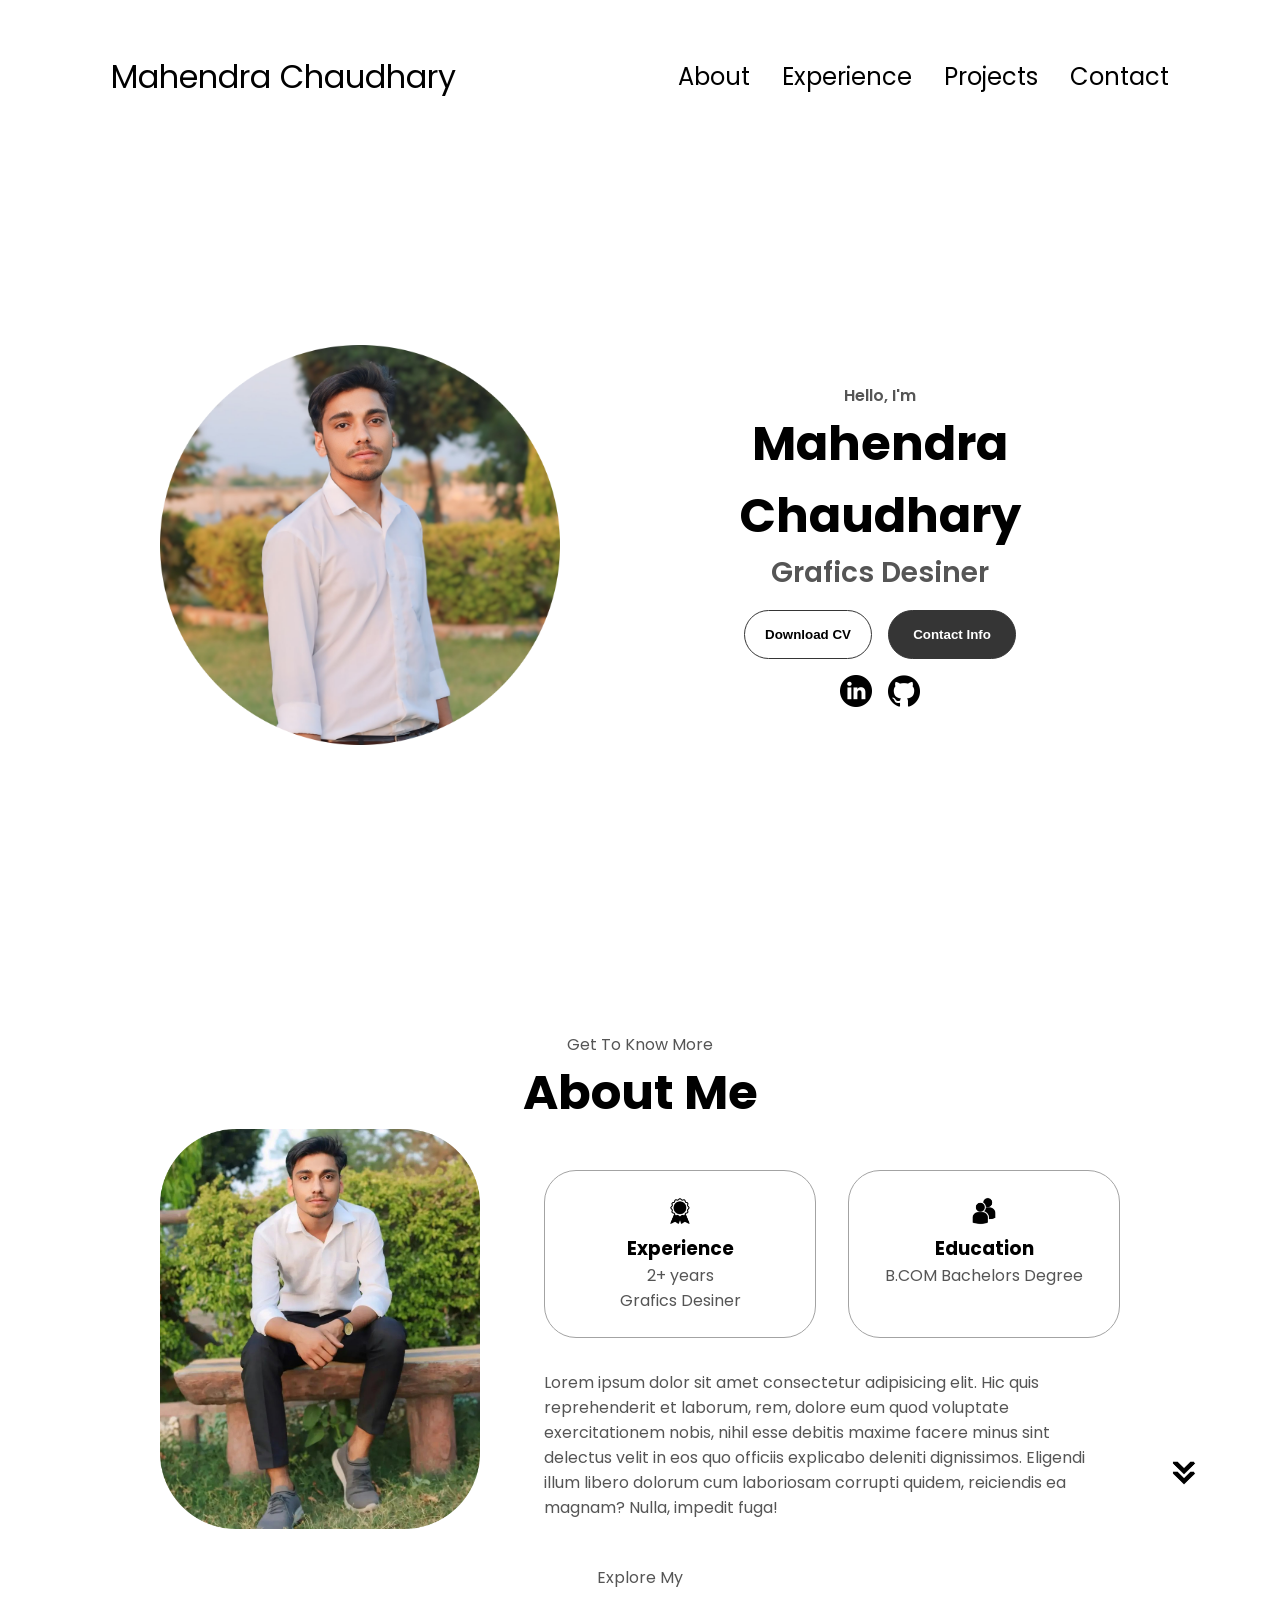
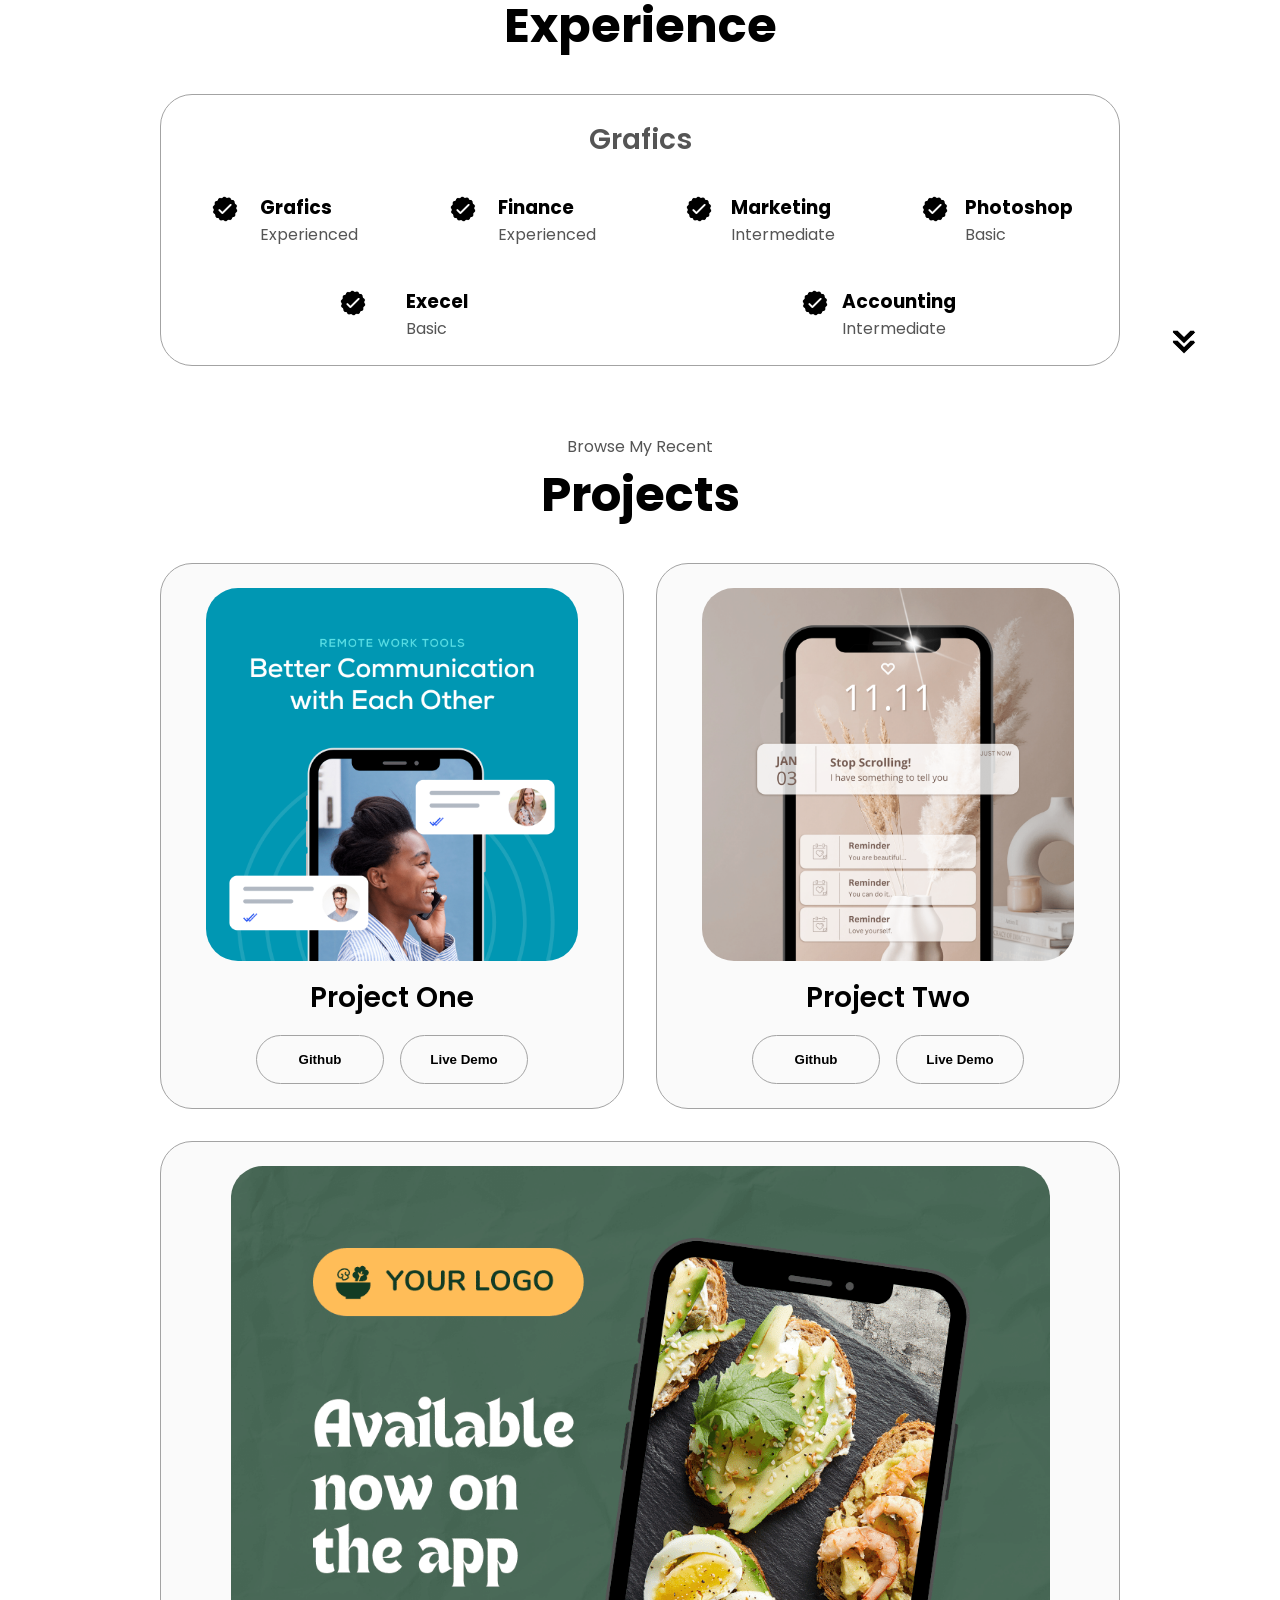
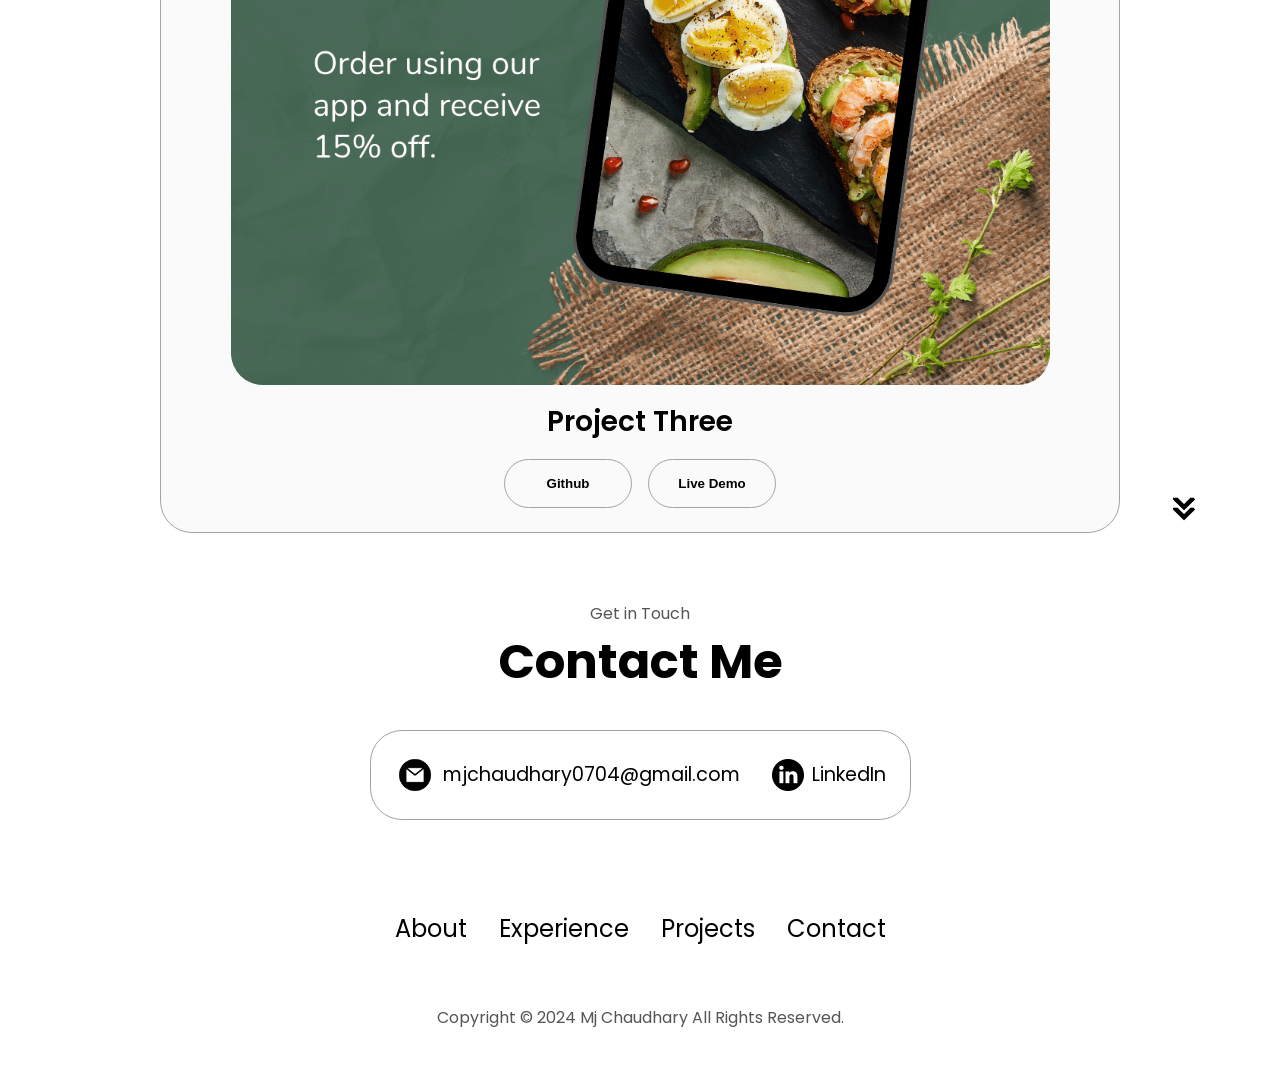
==== index.html @ fd51f717 "Update and rename indax.html to index.html" ====
<!DOCTYPE html>
<html lang="en">
  <head>
    <meta name="google-site-verification" content="reKWQcRUtnY8iXxbmHL-BFmvpdMzkGQr9ZYReMWvvac" />
    <meta charset="UTF-8" />
    <meta http-equiv="X-UA-Compatible" content="IE=edge" />
    <meta name="viewport" content="width=device-width, initial-scale=1.0" />
    <title>Mahendra - My Portfolio</title>
    <link rel="stylesheet" href="style.css" />
    <link rel="stylesheet" href="mediaqueries.css" />
  </head>
  <body>
    <nav id="desktop-nav">
      <div class="logo">  Mahendra Chaudhary</div>
      <div>
        <ul class="nav-links">
          <li><a href="#about">About</a></li>
          <li><a href="#experience">Experience</a></li>
          <li><a href="#projects">Projects</a></li>
          <li><a href="#contact">Contact</a></li>
        </ul>
      </div>
    </nav>
    <nav id="hamburger-nav">
      <div class="logo">Mahendra</div>
      <div class="hamburger-menu">
        <div class="hamburger-icon" onclick="toggleMenu()">
          <span></span>
          <span></span>
          <span></span>
        </div>
        <div class="menu-links">
          <li><a href="#about" onclick="toggleMenu()">About</a></li>
          <li><a href="#experience" onclick="toggleMenu()">Experience</a></li>
          <li><a href="#projects" onclick="toggleMenu()">Projects</a></li>
          <li><a href="#contact" onclick="toggleMenu()">Contact</a></li>
        </div>
      </div>
    </nav>
    <section id="profile">
      <div class="section__pic-container">
        <img src="profile-pic-modified.png" alt="  profile picture" />
      </div>
      <div class="section__text">
        <p class="section__text__p1">Hello, I'm</p>
        <h1 class="title">  Mahendra Chaudhary</h1>
        <p class="section__text__p2">Grafics Desiner</p>
        <div class="btn-container">
          <button
            class="btn btn-color-2"
            onclick="window.open('.')"
          >
            Download CV
          </button>
          <button class="btn btn-color-1" onclick="location.href='./#contact'">
            Contact Info
          </button>
        </div>
        <div id="socials-container">
          <img
            src="linkedin1.png"
            alt="My LinkedIn profile"
            class="icon"
            onclick="location.href='https://linkedin.com/'"
          />
          <img
            src="github.png"
            alt="My Github profile"
            class="icon"
            onclick="location.href='https://github.com/'"
          />
        </div>
      </div>
    </section>
    <section id="about">
      <p class="section__text__p1">Get To Know More</p>
      <h1 class="title">About Me</h1>
      <div class="section-container">
        <div class="section__pic-container">
          <img
            src="p1.png"
            alt="Profile picture"
            class="about-pic"
          />
        </div>
        <div class="about-details-container">
          <div class="about-containers">
            <div class="details-container">
              <img
                src="experience.png"
                alt="Experience icon"
                class="icon"
              />
              <h3>Experience</h3>
              <p>2+ years <br />Grafics Desiner</p>
            </div>
            <div class="details-container">
              <img
                src="education.png"
                alt="Education icon"
                class="icon"
              />
              <h3>Education</h3>
              <p>B.COM Bachelors Degree<br /></p>
            </div>
          </div>
          <div class="text-container">
            <p>
              Lorem ipsum dolor sit amet consectetur adipisicing elit. Hic quis
              reprehenderit et laborum, rem, dolore eum quod voluptate
              exercitationem nobis, nihil esse debitis maxime facere minus sint
              delectus velit in eos quo officiis explicabo deleniti dignissimos.
              Eligendi illum libero dolorum cum laboriosam corrupti quidem,
              reiciendis ea magnam? Nulla, impedit fuga!
            </p>
          </div>
        </div>
      </div>
      <img
        src="  arrow.png"
        alt="Arrow icon"
        class="icon arrow"
        onclick="location.href='./#experience'"
      />
    </section>
    <section id="experience">
      <p class="section__text__p1">Explore My</p>
      <h1 class="title">Experience</h1>
      <div class="experience-details-container">
        <div class="about-containers">
          <div class="details-container">
            <h2 class="experience-sub-title">Grafics</h2>
            <div class="article-container">
              <article>
                <img
                  src="checkmark.png"
                  alt="Experience icon"
                  class="icon"
                />
                <div>
                  <h3>Grafics </h3>
                  <p>Experienced</p>
                </div>
              </article>
              <article>
                <img
                  src=" checkmark.png"
                  alt="Experience icon"
                  class="icon"
                />
                <div>
                  <h3>Finance </h3>
                  <p>Experienced</p>
                </div>
              </article>
              <article>
                <img
                  src=" checkmark.png"
                  alt="Experience icon"
                  class="icon"
                />
                <div>
                  <h3>Marketing</h3>
                  <p>Intermediate</p>
                </div>
              </article>
              <article>
                <img
                  src=" checkmark.png"
                  alt="Experience icon"
                  class="icon"
                />
                <div>
                  <h3>Photoshop</h3>
                  <p>Basic</p>
                </div>
              </article>
              <article>
                <img
                  src=" checkmark.png"
                  alt="Experience icon"
                  class="icon"
                />
                <div>
                  <h3>Execel</h3>
                  <p>Basic</p>
                </div>
              </article>
              <article>
                <img
                  src=" checkmark.png"
                  alt="Experience icon"
                  class="icon"
                />
                <div>
                  <h3>Accounting</h3>
                  <p>Intermediate</p>
                </div>
              </article>
            </div>
          </div>
          
              <!-- <article>
                <img
                  src="  checkmark.png"
                  alt="Experience icon"
                  class="icon"
                /><div class="details-container">
            <h2 class="experience-sub-title">Frontend Development</h2>
            <div class="article-container">
              <article>
                <img
                  src=" checkmark.png"
                  alt="Experience icon"
                  class="icon"
                />
                <div>
                  <h3>PostgreSQL</h3>
                  <p>Basic</p>
                </div>
              </article>
              <article>
                <img
                  src="  checkmark.png"
                  alt="Experience icon"
                  class="icon"
                />
                <div>
                  <h3>Node JS</h3>
                  <p>Intermediate</p>
                </div>>
              </article
                <div>
                  <h3>Express JS</h3>
                  <p>Intermediate</p>
                </div>
              </article>
              <article>
                <img
                  src="  checkmark.png"
                  alt="Experience icon"
                  class="icon"
                />
                <div>
                  <h3>Git</h3>
                  <p>Intermediate</p>
                </div>
              </article>
            </div>
          </div>
        </div>
      </div>-->
      <img
        src="  arrow.png"
        alt="Arrow icon"
        class="icon arrow"
        onclick="location.href='./#projects'"
      /> 
    </section>
    <section id="projects">
      <p class="section__text__p1">Browse My Recent</p>
      <h1 class="title">Projects</h1>
      <div class="experience-details-container">
        <div class="about-containers">
          <div class="details-container color-container">
            <div class="article-container">
              <img
                src="  project-1.png"
                alt="Project 1"
                class="project-img"
              />
            </div>
            <h2 class="experience-sub-title project-title">Project One</h2>
            <div class="btn-container">
              <button
                class="btn btn-color-2 project-btn"
                onclick="location.href='https://github.com/'"
              >
                Github
              </button>
              <button
                class="btn btn-color-2 project-btn"
                onclick="location.href='https://github.com/'"
              >
                Live Demo
              </button>
            </div>
          </div>
          <div class="details-container color-container">
            <div class="article-container">
              <img
                src="  project-2.png"
                alt="Project 2"
                class="project-img"
              />
            </div>
            <h2 class="experience-sub-title project-title">Project Two</h2>
            <div class="btn-container">
              <button
                class="btn btn-color-2 project-btn"
                onclick="location.href='https://github.com/'"
              >
                Github
              </button>
              <button
                class="btn btn-color-2 project-btn"
                onclick="location.href='https://github.com/'"
              >
                Live Demo
              </button>
            </div>
          </div>
          <div class="details-container color-container">
            <div class="article-container">
              <img
                src="  project-3.png"
                alt="Project 3"
                class="project-img"
              />
            </div>
            <h2 class="experience-sub-title project-title">Project Three</h2>
            <div class="btn-container">
              <button
                class="btn btn-color-2 project-btn"
                onclick="location.href='https://github.com/'"
              >
                Github
              </button>
              <button
                class="btn btn-color-2 project-btn"
                onclick="location.href='https://github.com/'"
              >
                Live Demo
              </button>
            </div>
          </div>
        </div>
      </div>
      <img
        src="  arrow.png"
        alt="Arrow icon"
        class="icon arrow"
        onclick="location.href='./#contact'"
      />
    </section>
    <section id="contact">
      <p class="section__text__p1">Get in Touch</p>
      <h1 class="title">Contact Me</h1>
      <div class="contact-info-upper-container">
        <div class="contact-info-container">
          <img
            src="  email.png"
            alt="Email icon"
            class="icon contact-icon email-icon"
          />
          <p><a href="mailto:mjchaudhay0704@gmail.com">mjchaudhary0704@gmail.com</a></p>
        </div>
        <div class="contact-info-container">
          <img
            src="  linkedin1.png"
            alt="LinkedIn icon"
            class="icon contact-icon"
          />
          <p><a href="https://www.linkedin.com">LinkedIn</a></p>
        </div>
      </div>
    </section>
    <footer>
      <nav>
        <div class="nav-links-container">
          <ul class="nav-links">
            <li><a href="#about">About</a></li>
            <li><a href="#experience">Experience</a></li>
            <li><a href="#projects">Projects</a></li>
            <li><a href="#contact">Contact</a></li>
          </ul>
        </div>
      </nav>
      <p>Copyright &#169; 2024 Mj Chaudhary All Rights Reserved.</p>
    </footer>
    <script src="script.js"></script>
  </body>
</html>
---- style.css ----
/* GENERAL */

@import url("https://fonts.googleapis.com/css2?family=Poppins:wght@300;400;500;600&display=swap");

* {
  margin: 0;
  padding: 0;
}

body {
  font-family: "Poppins", sans-serif;
}

html {
  scroll-behavior: smooth;
}

p {
  color: rgb(85, 85, 85);
}

/* TRANSITION */

a,
.btn {
  transition: all 300ms ease;
}

/* DESKTOP NAV */

nav,
.nav-links {
  display: flex;
}

nav {
  justify-content: space-around;
  align-items: center;
  height: 17vh;
}

.nav-links {
  gap: 2rem;
  list-style: none;
  font-size: 1.5rem;
}

a {
  color: black;
  text-decoration: none;
  text-decoration-color: white;
}

a:hover {
  color: grey;
  text-decoration: underline;
  text-underline-offset: 1rem;
  text-decoration-color: rgb(181, 181, 181);
}

.logo {
  font-size: 2rem;
}

.logo:hover {
  cursor: default;
}

/* HAMBURGER MENU */

#hamburger-nav {
  display: none;
}

.hamburger-menu {
  position: relative;
  display: inline-block;
}

.hamburger-icon {
  display: flex;
  flex-direction: column;
  justify-content: space-between;
  height: 24px;
  width: 30px;
  cursor: pointer;
}

.hamburger-icon span {
  width: 100%;
  height: 2px;
  background-color: black;
  transition: all 0.3 ease-in-out;
}

.menu-links {
  position: absolute;
  top: 100%;
  right: 0;
  background-color: white;
  width: fit-content;
  max-height: 0;
  overflow: hidden;
  transition: all 0.3 ease-in-out;
}

.menu-links a {
  display: block;
  padding: 10px;
  text-align: center;
  font-size: 1.5rem;
  color: black;
  text-decoration: none;
  transition: all 0.3 ease-in-out;
}

.menu-links li {
  list-style: none;
}

.menu-links.open {
  max-height: 300px;
}

.hamburger-icon.open span:first-child {
  transform: rotate(45deg) translate(10px, 5px);
}

.hamburger-icon.open span:nth-child(2) {
  opacity: 0;
}

.hamburger-icon.open span:last-child {
  transform: rotate(-45deg) translate(10px, -5px);
}

.hamburger-icon span:first-child {
  transform: none;
}

.hamburger-icon span:first-child {
  opacity: 1;
}

.hamburger-icon span:first-child {
  transform: none;
}

/* SECTIONS */

section {
  padding-top: 4vh;
  height: vh;
  margin: 0 10rem;
  box-sizing: border-box;
  min-height: fit-content;
}

.section-container {
  display: flex;
}

/* PROFILE SECTION */

#profile {
  display: flex;
  justify-content: center;
  gap: 5rem;
  height: 80vh;
}

.section__pic-container {
  display: flex;
  height: 400px;
  width: 400px;
  margin: auto 0;
}

.section__text {
  align-self: center;
  text-align: center;
}

.section__text p {
  font-weight: 600;
}

.section__text__p1 {
  text-align: center;
}

.section__text__p2 {
  font-size: 1.75rem;
  margin-bottom: 1rem;
}

.title {
  font-size: 3rem;
  text-align: center;
}

#socials-container {
  display: flex;
  justify-content: center;
  margin-top: 1rem;
  gap: 1rem;
}

/* ICONS */

.icon {
  cursor: pointer;
  height: 2rem;
}

/* BUTTONS */

.btn-container {
  display: flex;
  justify-content: center;
  gap: 1rem;
}

.btn {
  font-weight: 600;
  transition: all 300ms ease;
  padding: 1rem;
  width: 8rem;
  border-radius: 2rem;
}

.btn-color-1,
.btn-color-2 {
  border: rgb(53, 53, 53) 0.1rem solid;
}

.btn-color-1:hover,
.btn-color-2:hover {
  cursor: pointer;
}

.btn-color-1,
.btn-color-2:hover {
  background: rgb(53, 53, 53);
  color: white;
}

.btn-color-1:hover {
  background: rgb(0, 0, 0);
}

.btn-color-2 {
  background: none;
}

.btn-color-2:hover {
  border: rgb(255, 255, 255) 0.1rem solid;
}

.btn-container {
  gap: 1rem;
}

/* ABOUT SECTION */

#about {
  position: relative;
}

.about-containers {
  gap: 2rem;
  margin-bottom: 2rem;
  margin-top: 2rem;
}

.about-details-container {
  justify-content: center;
  flex-direction: column;
}

.about-containers,
.about-details-container {
  display: flex;
}

.about-pic {
  border-radius: 2rem;
}

.arrow {
  position: absolute;
  right: -5rem;
  bottom: 2.5rem;
}

.details-container {
  padding: 1.5rem;
  flex: 1;
  background: white;
  border-radius: 2rem;
  border: rgb(53, 53, 53) 0.1rem solid;
  border-color: rgb(163, 163, 163);
  text-align: center;
}

.section-container {
  gap: 4rem;
  height: 80%;
}

.section__pic-container {
  height: 400px;
  width: 400px;
  margin: auto 0;
}

/* EXPERIENCE SECTION */

#experience {
  position: relative;
}

.experience-sub-title {
  color: rgb(85, 85, 85);
  font-weight: 600;
  font-size: 1.75rem;
  margin-bottom: 2rem;
}

.experience-details-container {
  display: flex;
  justify-content: center;
  flex-direction: column;
}

.article-container {
  display: flex;
  text-align: initial;
  flex-wrap: wrap;
  flex-direction: row;
  gap: 2.5rem;
  justify-content: space-around;
}

article {
  display: flex;
  width: 10rem;
  justify-content: space-around;
  gap: 0.5rem;
}

article .icon {
  cursor: default;
}

/* PROJECTS SECTION */

#projects {
  position: relative;
}

.color-container {
  border-color: rgb(163, 163, 163);
  background: rgb(250, 250, 250);
}

.project-img {
  border-radius: 2rem;
  width: 90%;
  height: 90%;
}

.project-title {
  margin: 1rem;
  color: black;
}

.project-btn {
  color: black;
  border-color: rgb(163, 163, 163);
}

/* CONTACT */

#contact {
  display: flex;
  justify-content: center;
  flex-direction: column;
  height: 70vh;
}

.contact-info-upper-container {
  display: flex;
  justify-content: center;
  border-radius: 2rem;
  border: rgb(53, 53, 53) 0.1rem solid;
  border-color: rgb(163, 163, 163);
  background: (250, 250, 250);
  margin: 2rem auto;
  padding: 0.5rem;
}

.contact-info-container {
  display: flex;
  align-items: center;
  justify-content: center;
  gap: 0.5rem;
  margin: 1rem;
}

.contact-info-container p {
  font-size: larger;
}

.contact-icon {
  cursor: default;
}

.email-icon {
  height: 2.5rem;
}

/* FOOTER SECTION */

footer {
  height: 26vh;
  margin: 0 1rem;
}

footer p {
  text-align: center;
}
---- mediaqueries.css ----
@media screen and (max-width: 1400px) {
    #profile {
      height: 83vh;
      margin-bottom: 6rem;
    }
    .about-containers {
      flex-wrap: wrap;
    }
    #contact,
    #projects {
      height: fit-content;
    }
  }
  
  @media screen and (max-width: 1200px) {
    #desktop-nav {
      display: none;
    }
    #hamburger-nav {
      display: flex;
    }
    #experience,
    .experience-details-container {
      margin-top: 2rem;
    }
    #profile,
    .section-container {
      display: block;
    }
    .arrow {
      display: none;
    }
    section,
    .section-container {
      height: fit-content;
    }
    section {
      margin: 0 5%;
    }
    .section__pic-container {
      width: 275px;
      height: 275px;
      margin: 0 auto 2rem;
    }
    .about-containers {
      margin-top: 0;
    }
  }
  
  @media screen and (max-width: 600px) {
    #contact,
    footer {
      height: 40vh;
    }
    #profile {
      height: 83vh;
      margin-bottom: 0;
    }
    article {
      font-size: 1rem;
    }
    footer nav {
      height: fit-content;
      margin-bottom: 2rem;
    }
    .about-containers,
    .contact-info-upper-container,
    .btn-container {
      flex-wrap: wrap;
    }
    .contact-info-container {
      margin: 0;
    }
    .contact-info-container p,
    .nav-links li a {
      font-size: 1rem;
    }
    .experience-sub-title {
      font-size: 1.25rem;
    }
    .logo {
      font-size: 1.5rem;
    }
    .nav-links {
      flex-direction: column;
      gap: 0.5rem;
      text-align: center;
    }
    .section__pic-container {
      width: auto;
      height: 46vw;
      justify-content: center;
    }
    .section__text__p2 {
      font-size: 1.25rem;
    }
    .title {
      font-size: 2rem;
    }
    .text-container {
      text-align: justify;
    }
  }
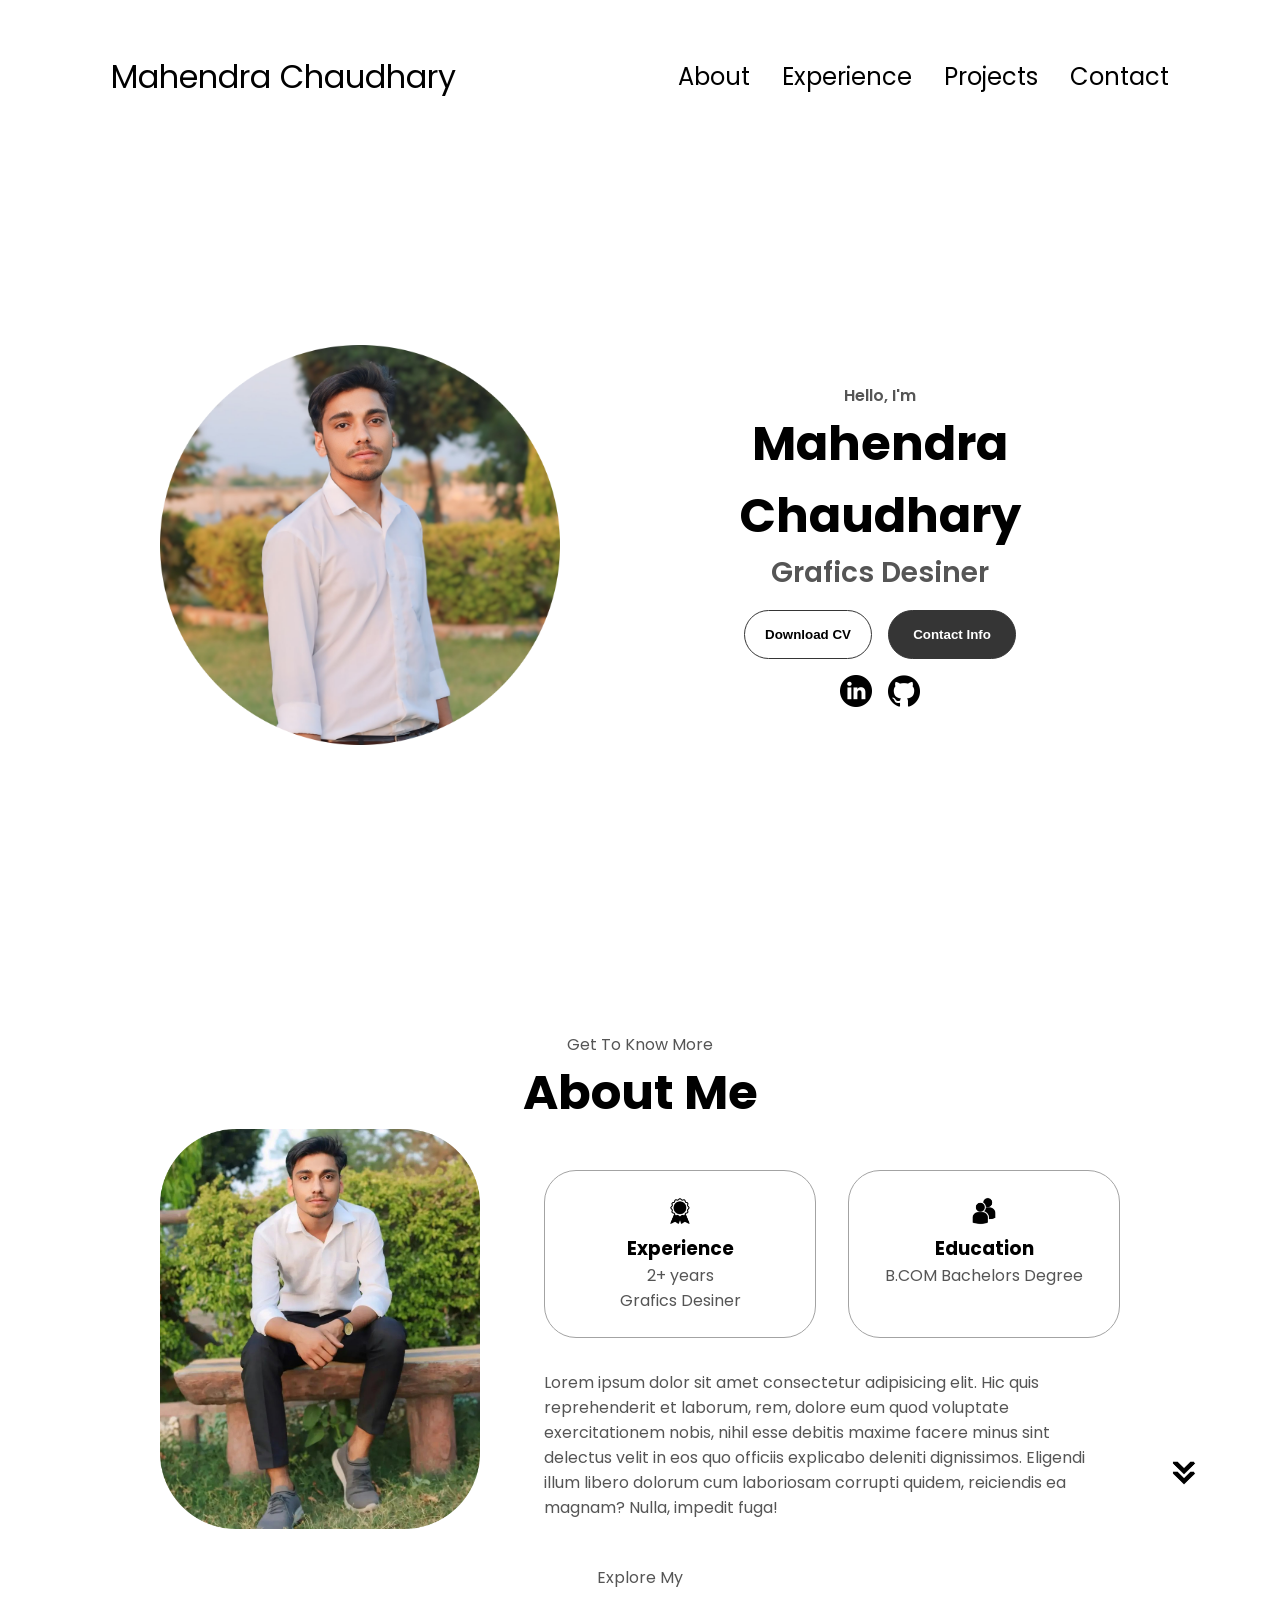
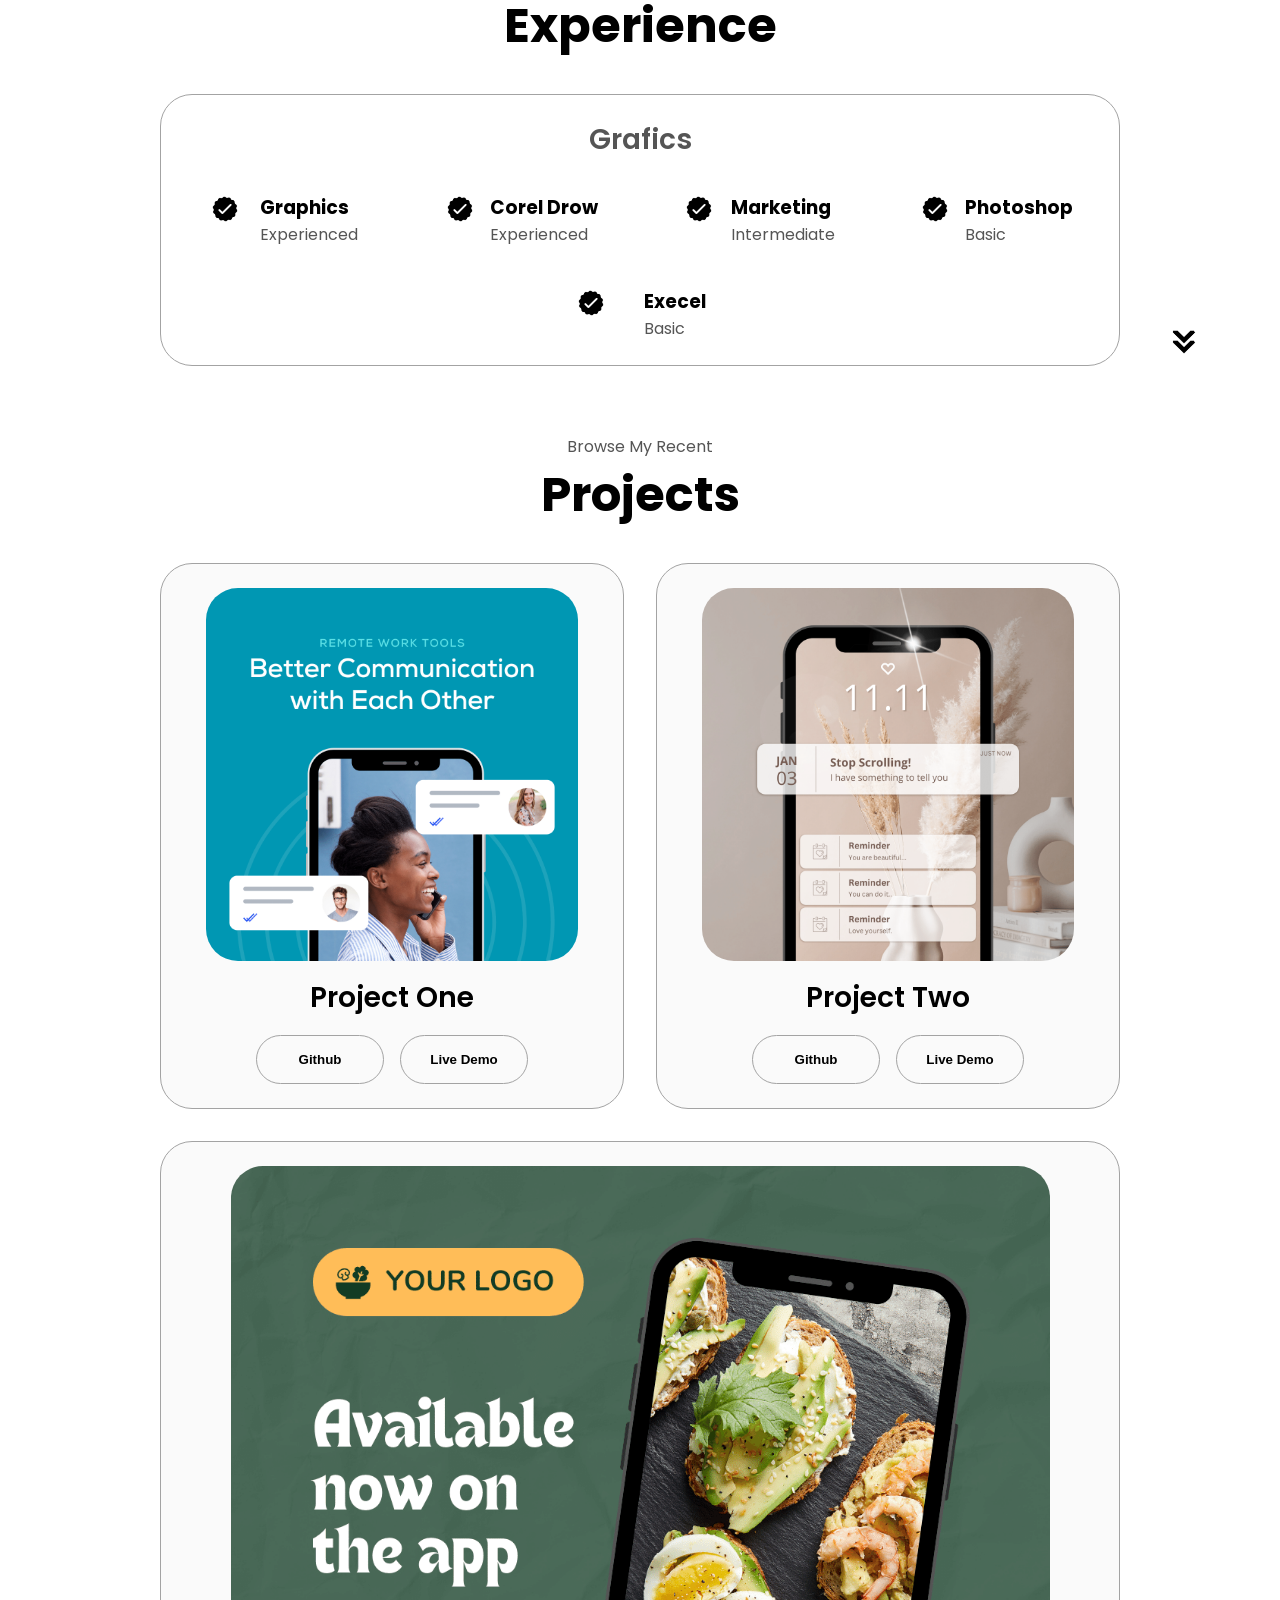
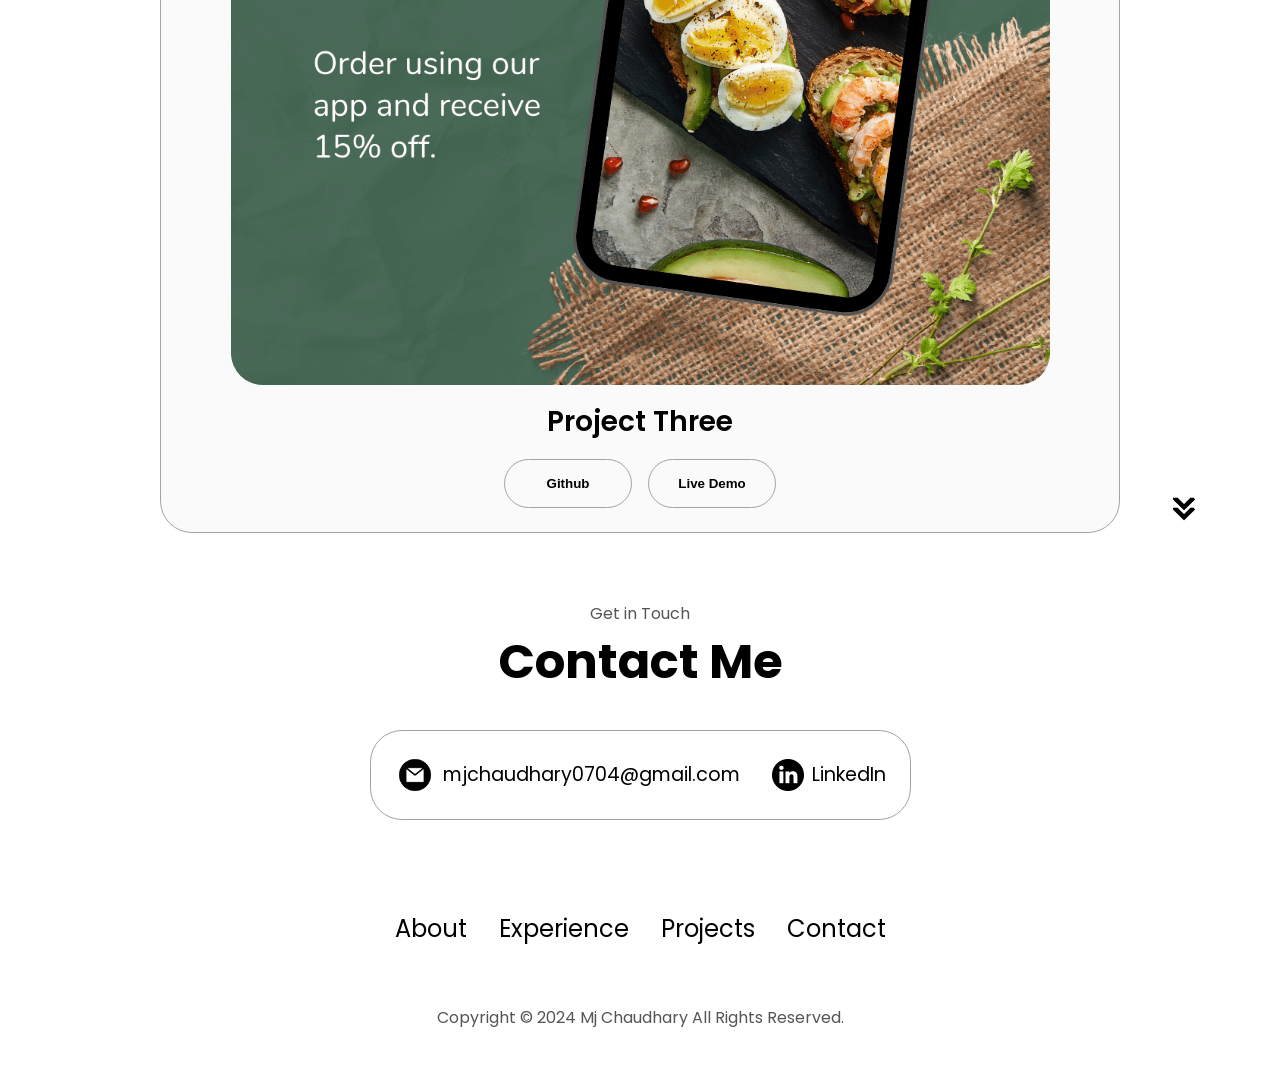
==== commit 64e71f57: "Update index.html" ====
--- a/index.html
+++ b/index.html
@@ -139,7 +139,7 @@
                   class="icon"
                 />
                 <div>
-                  <h3>Grafics </h3>
+                  <h3>Graphics </h3>
                   <p>Experienced</p>
                 </div>
               </article>
@@ -150,7 +150,7 @@
                   class="icon"
                 />
                 <div>
-                  <h3>Finance </h3>
+                  <h3>Corel Drow</h3>
                   <p>Experienced</p>
                 </div>
               </article>
@@ -187,7 +187,7 @@
                   <p>Basic</p>
                 </div>
               </article>
-              <article>
+<!--               <article>
                 <img
                   src=" checkmark.png"
                   alt="Experience icon"
@@ -197,7 +197,7 @@
                   <h3>Accounting</h3>
                   <p>Intermediate</p>
                 </div>
-              </article>
+              </article> -->
             </div>
           </div>
           
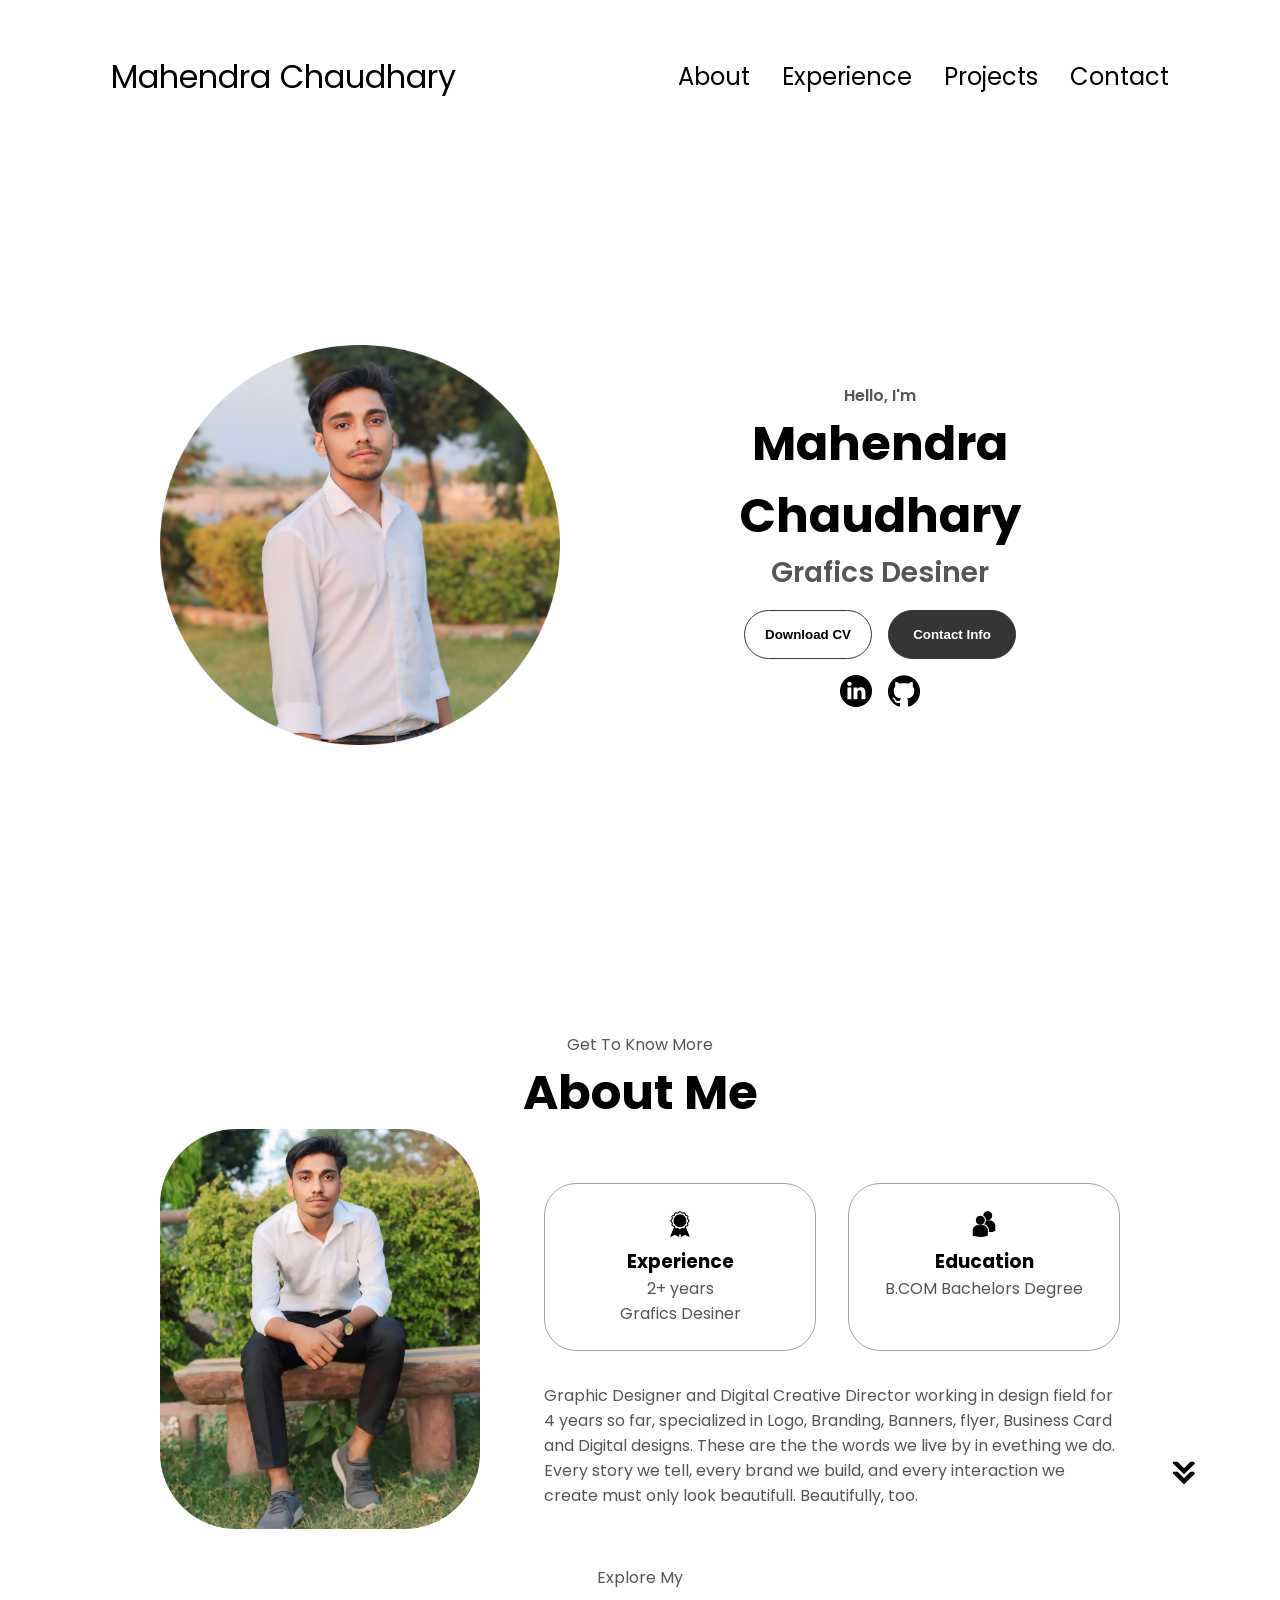
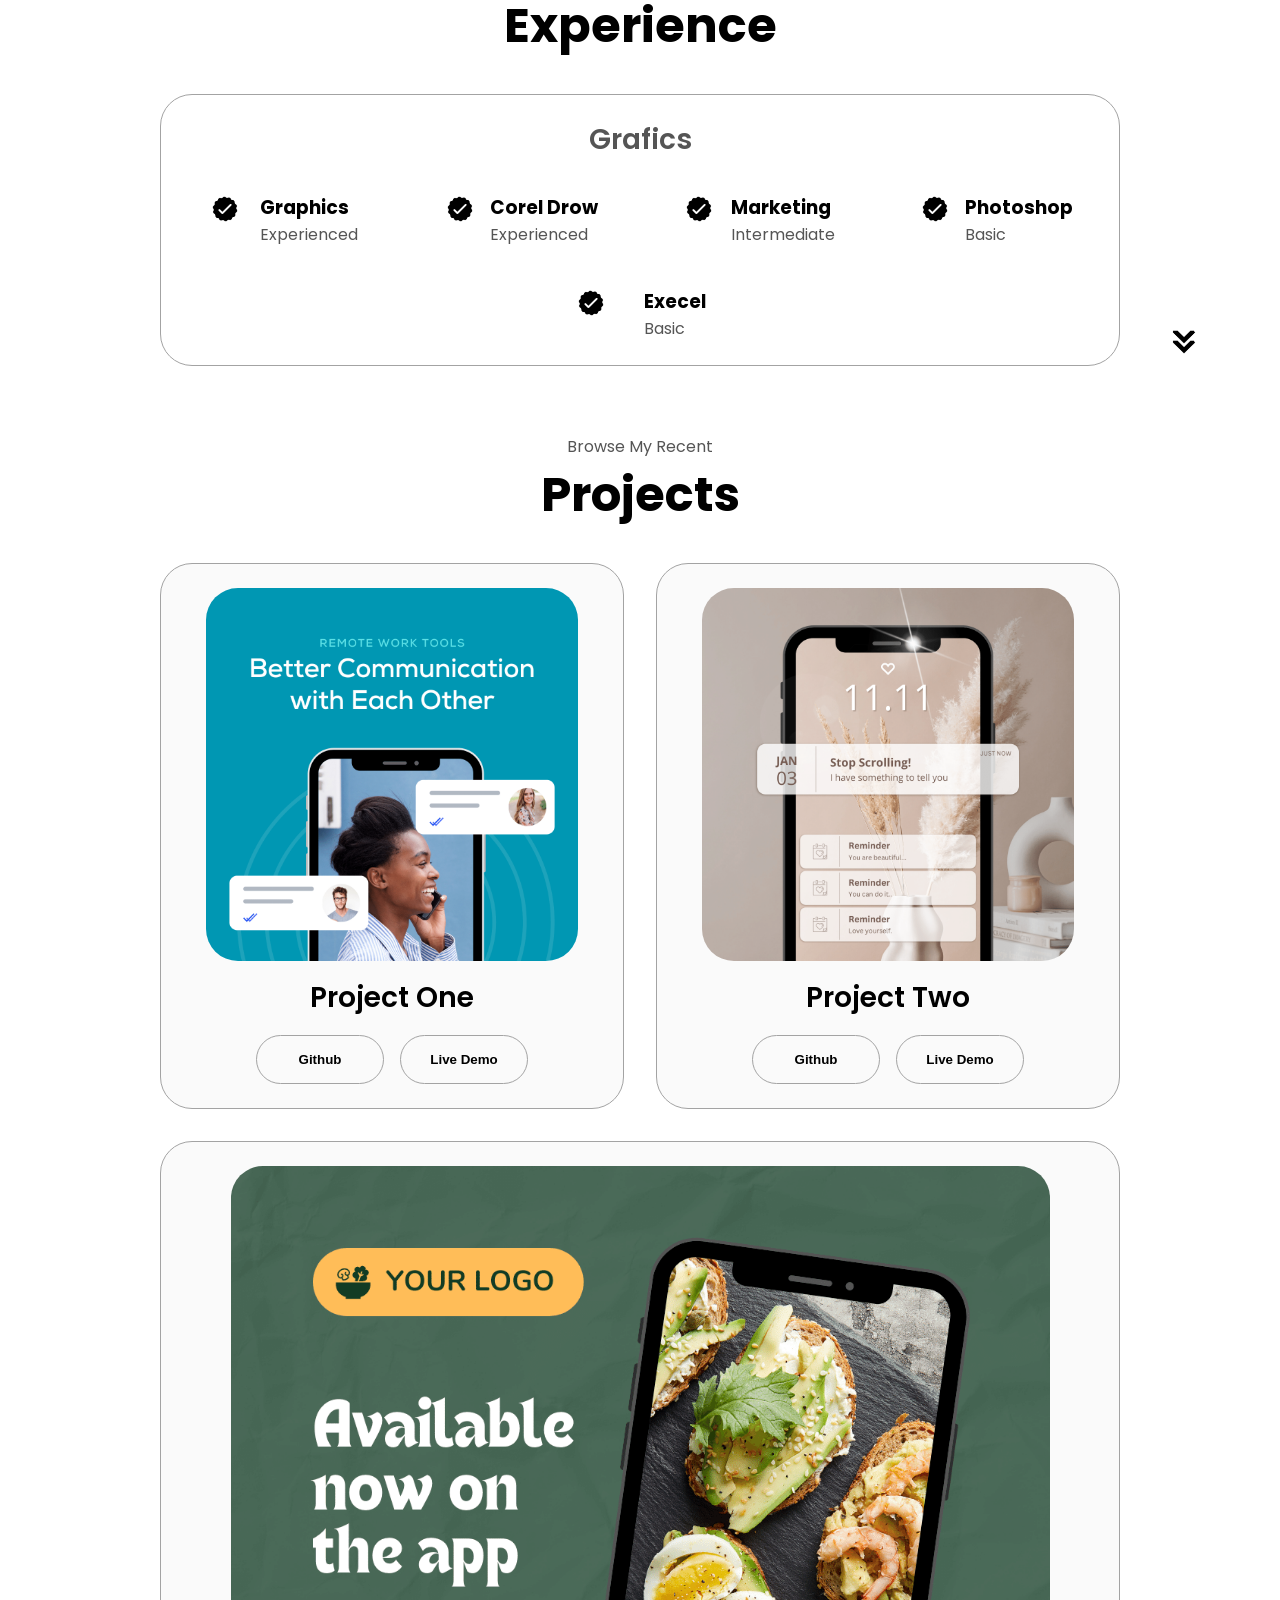
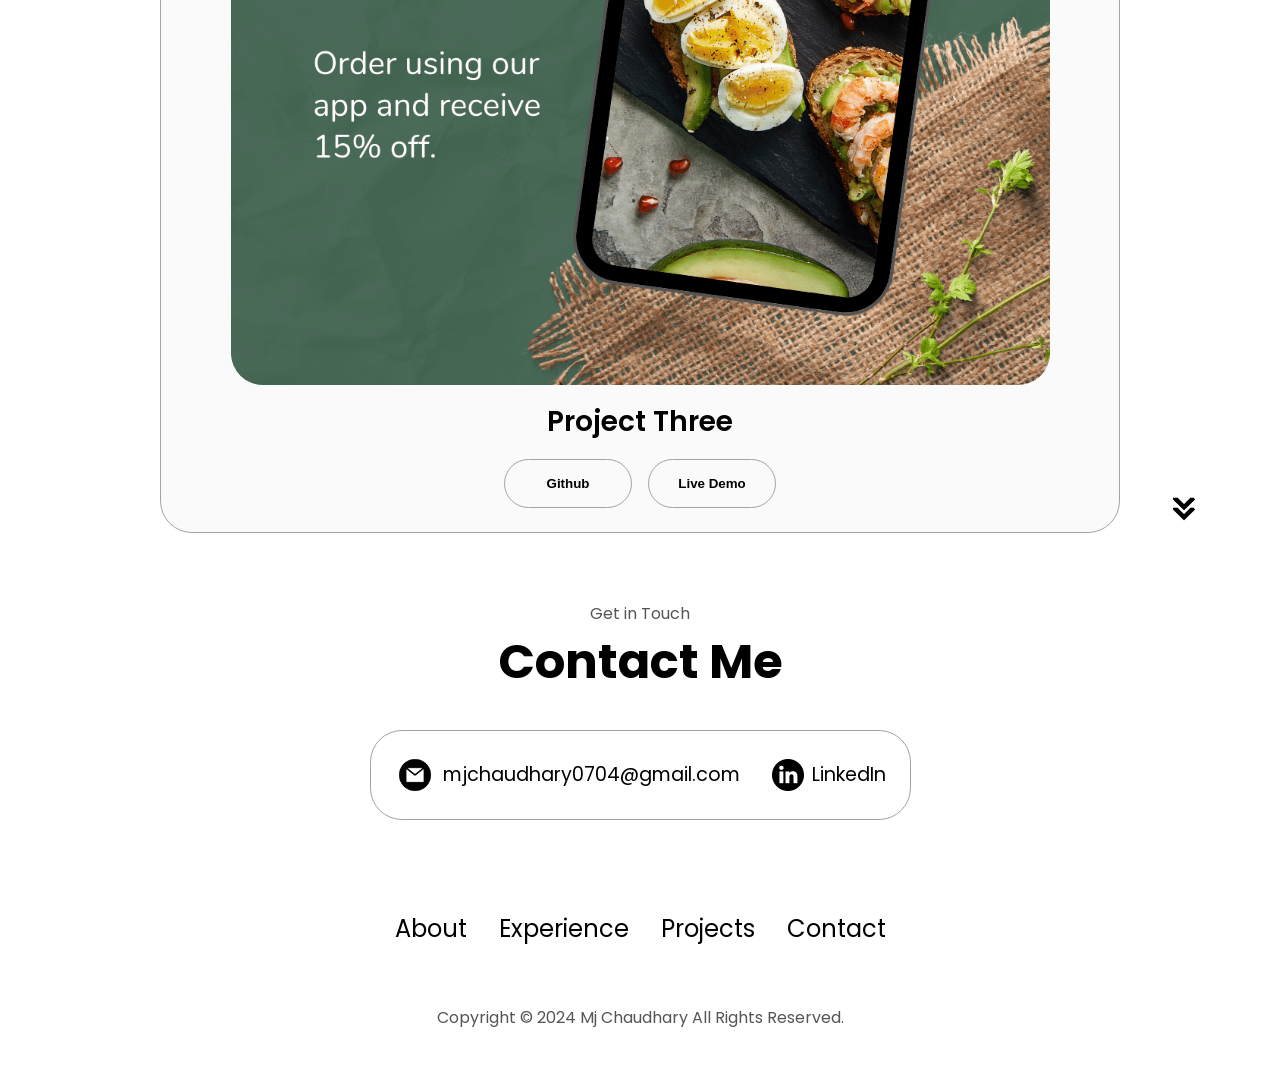
==== commit ba713866: "Update index.html" ====
--- a/index.html
+++ b/index.html
@@ -107,12 +107,7 @@
           </div>
           <div class="text-container">
             <p>
-              Lorem ipsum dolor sit amet consectetur adipisicing elit. Hic quis
-              reprehenderit et laborum, rem, dolore eum quod voluptate
-              exercitationem nobis, nihil esse debitis maxime facere minus sint
-              delectus velit in eos quo officiis explicabo deleniti dignissimos.
-              Eligendi illum libero dolorum cum laboriosam corrupti quidem,
-              reiciendis ea magnam? Nulla, impedit fuga!
+            Graphic Designer and Digital Creative Director working in design field for 4 years so far, specialized in Logo, Branding, Banners, flyer, Business Card and Digital designs. These are the the words we live by in evething we do. Every story we tell, every brand we build, and every interaction we create must only look beautifull. Beautifully, too.
             </p>
           </div>
         </div>
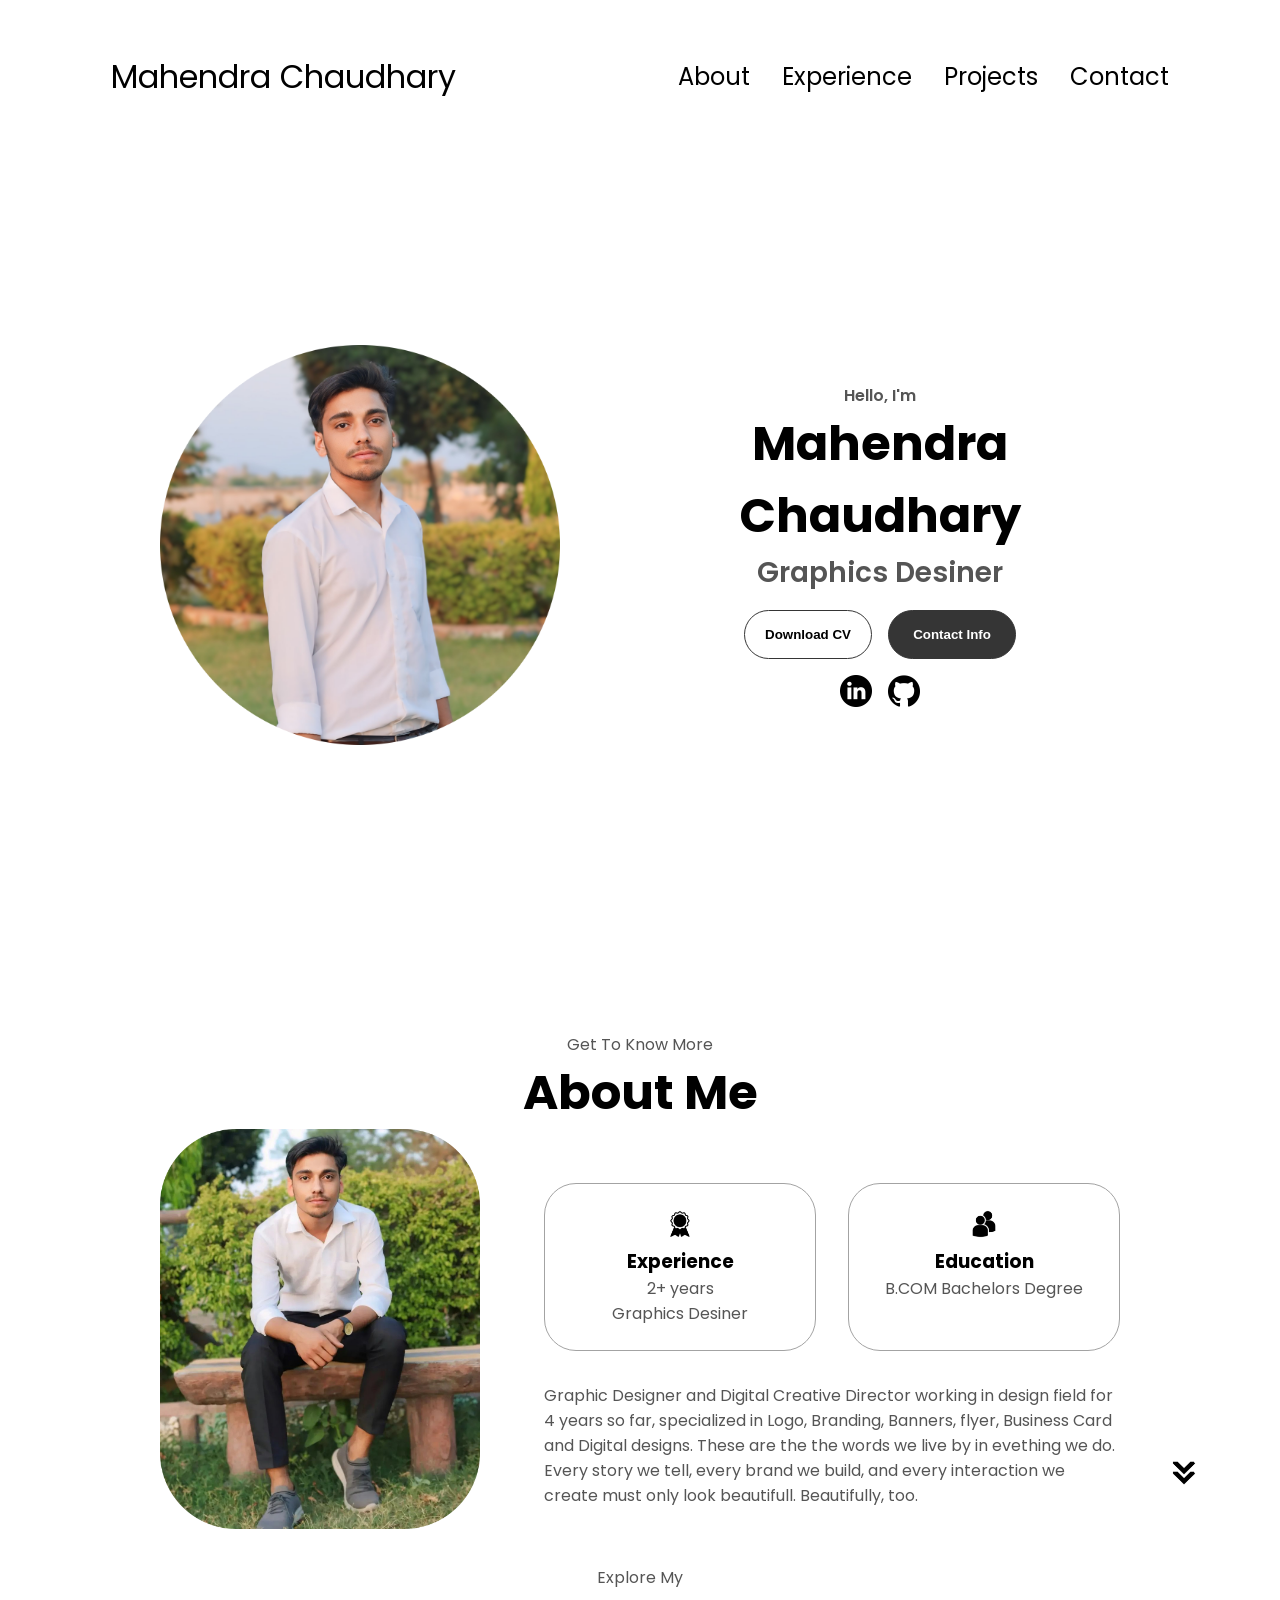
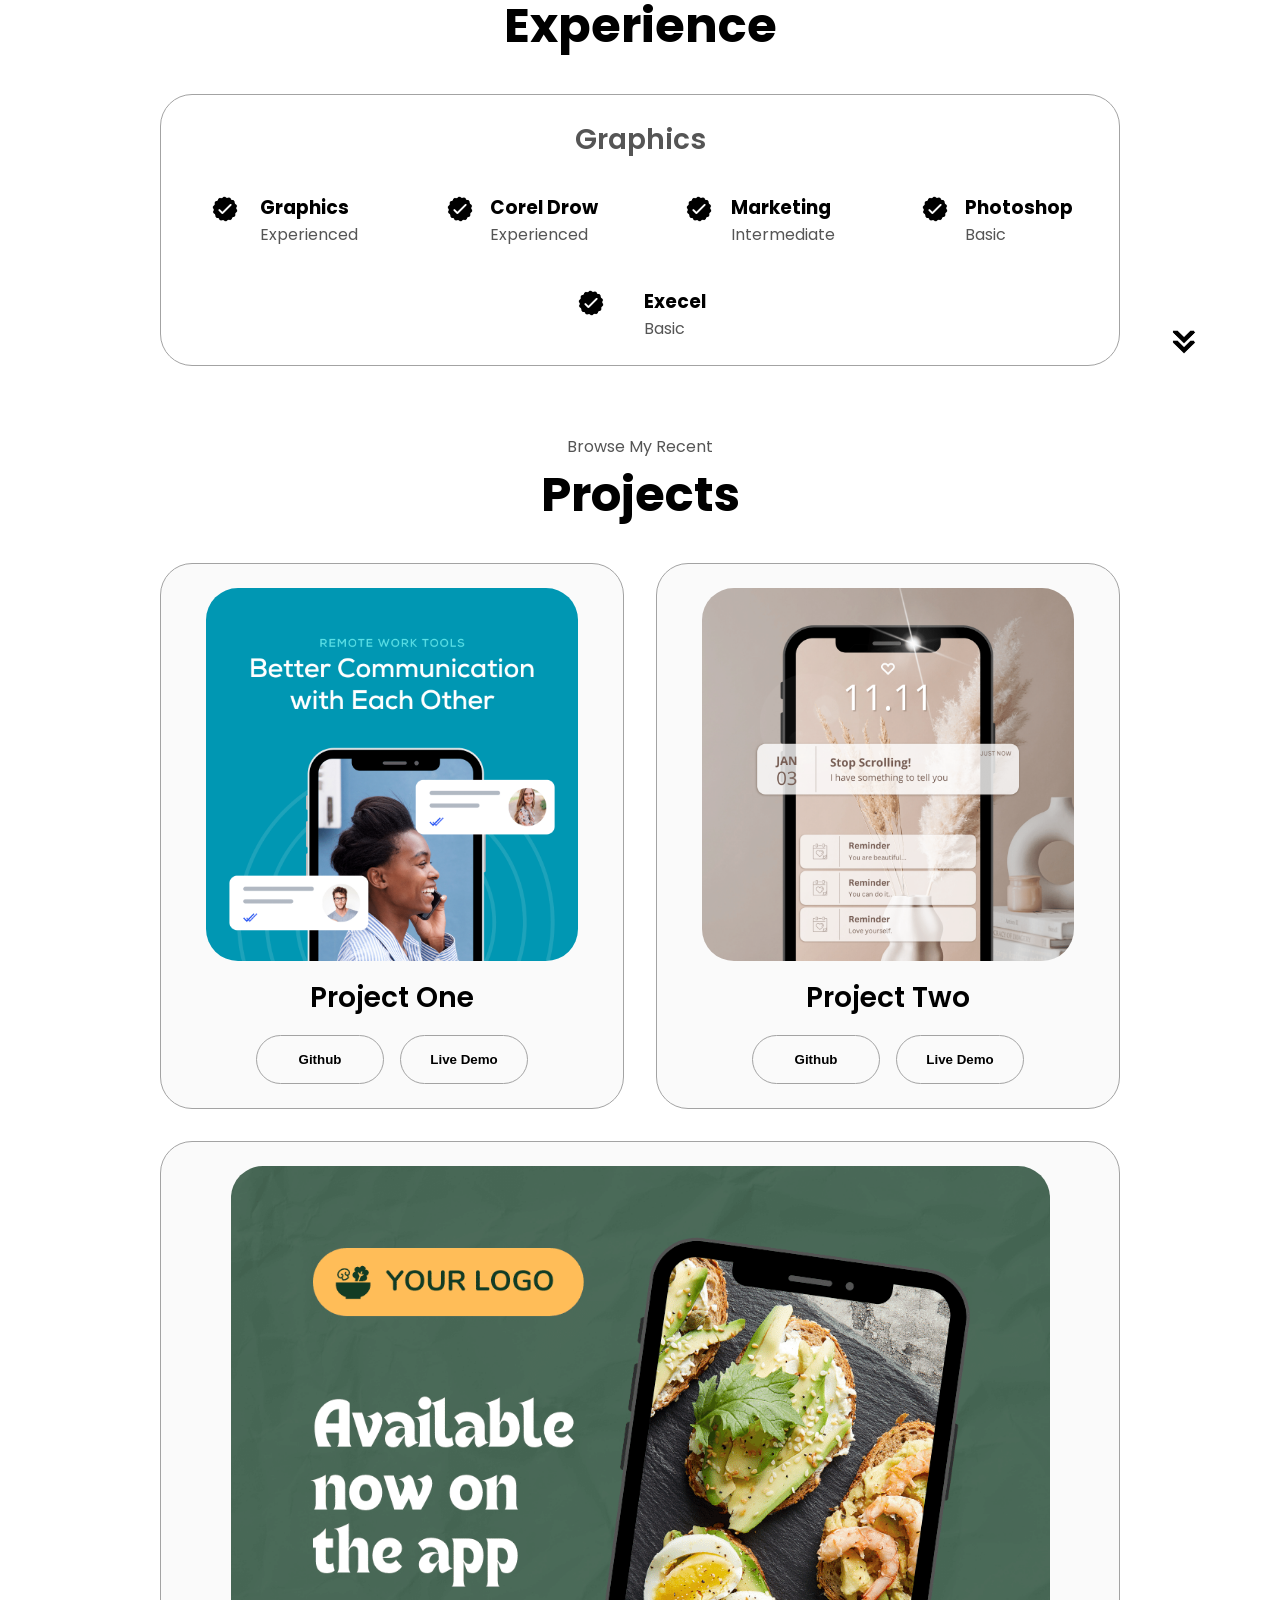
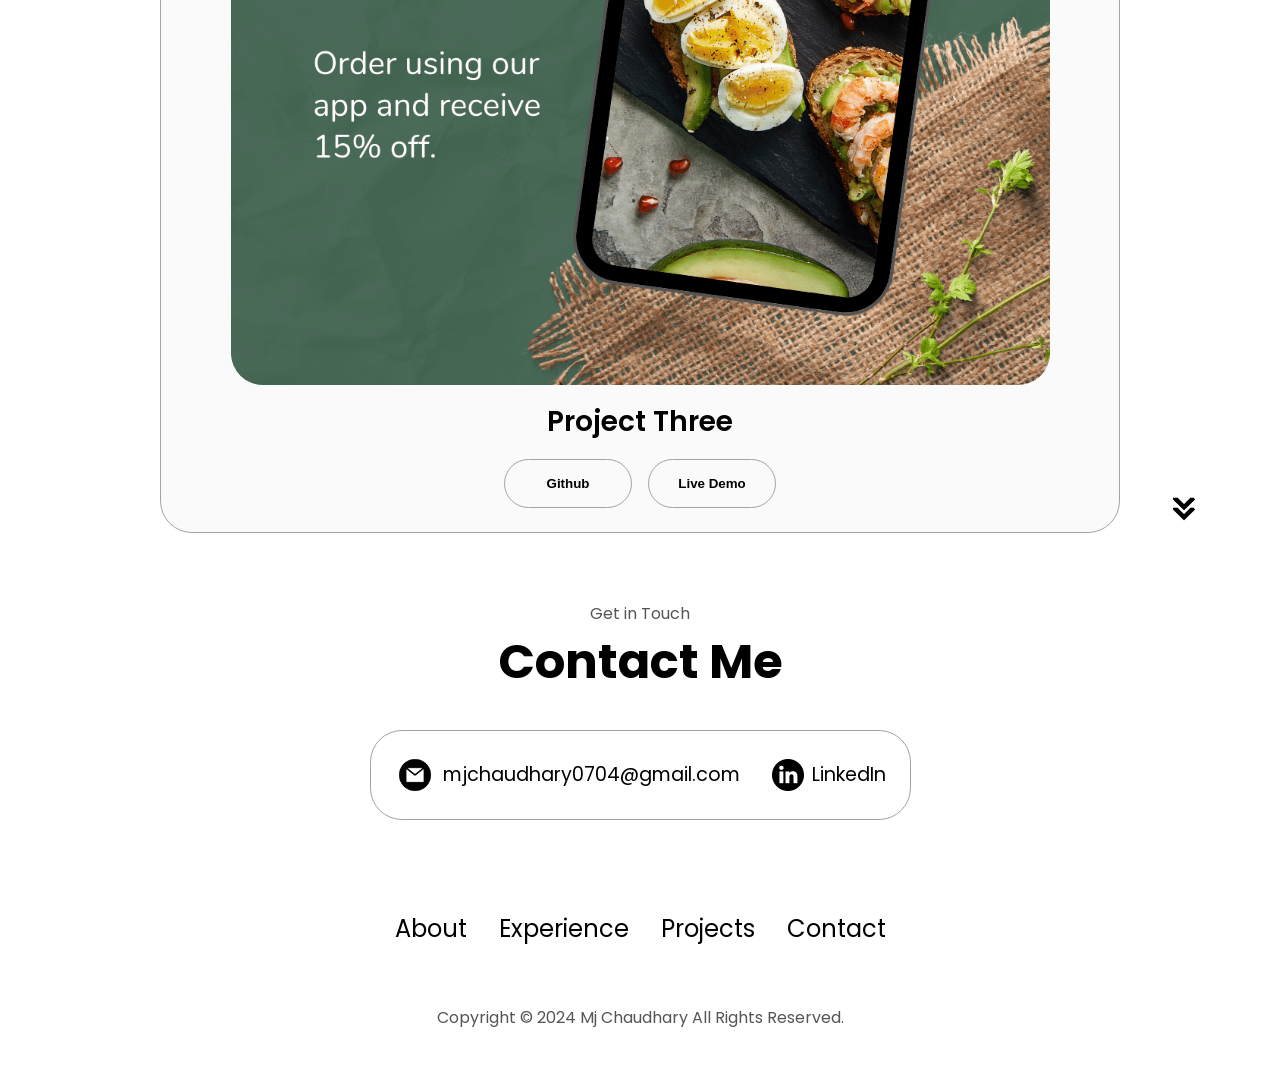
==== commit 2094ddca: "Update index.html" ====
--- a/index.html
+++ b/index.html
@@ -45,7 +45,7 @@
       <div class="section__text">
         <p class="section__text__p1">Hello, I'm</p>
         <h1 class="title">  Mahendra Chaudhary</h1>
-        <p class="section__text__p2">Grafics Desiner</p>
+        <p class="section__text__p2">Graphics Desiner</p>
         <div class="btn-container">
           <button
             class="btn btn-color-2"
@@ -93,7 +93,7 @@
                 class="icon"
               />
               <h3>Experience</h3>
-              <p>2+ years <br />Grafics Desiner</p>
+              <p>2+ years <br />Graphics Desiner</p>
             </div>
             <div class="details-container">
               <img
@@ -125,7 +125,7 @@
       <div class="experience-details-container">
         <div class="about-containers">
           <div class="details-container">
-            <h2 class="experience-sub-title">Grafics</h2>
+            <h2 class="experience-sub-title">Graphics</h2>
             <div class="article-container">
               <article>
                 <img
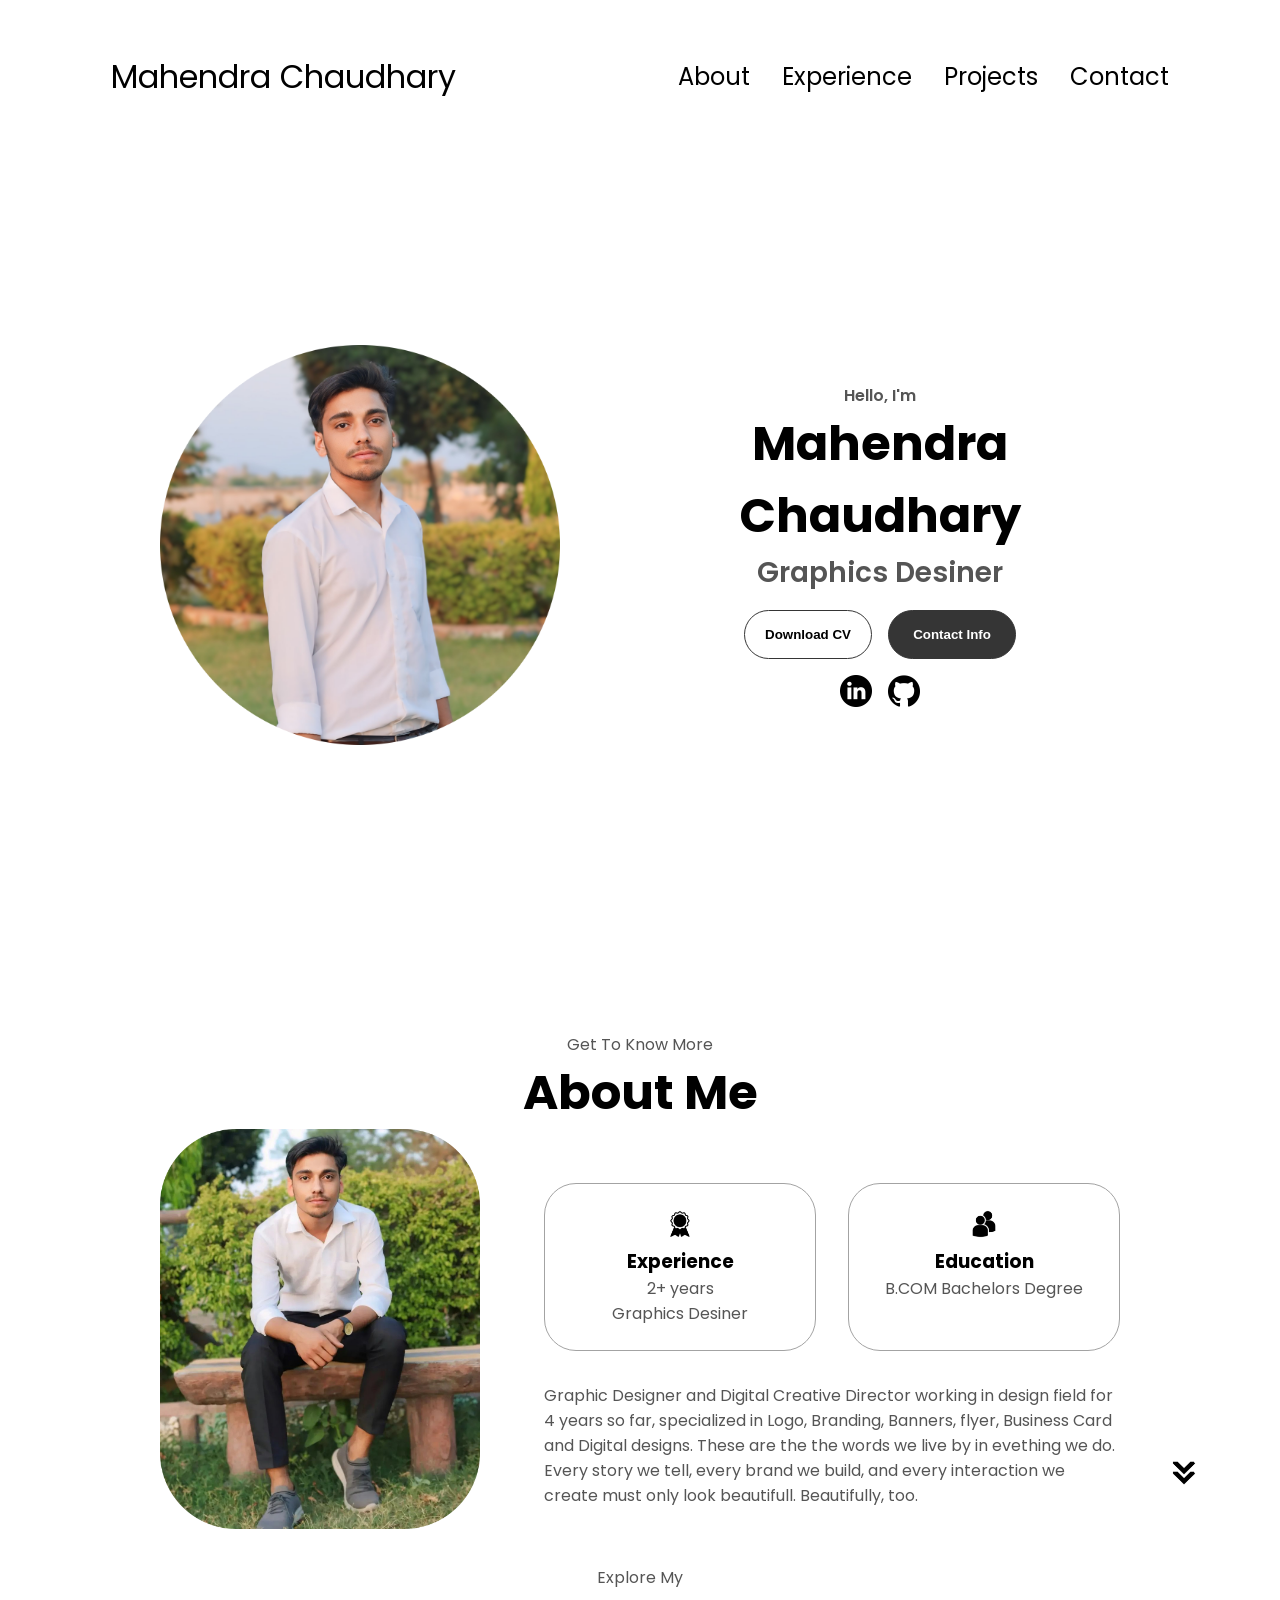
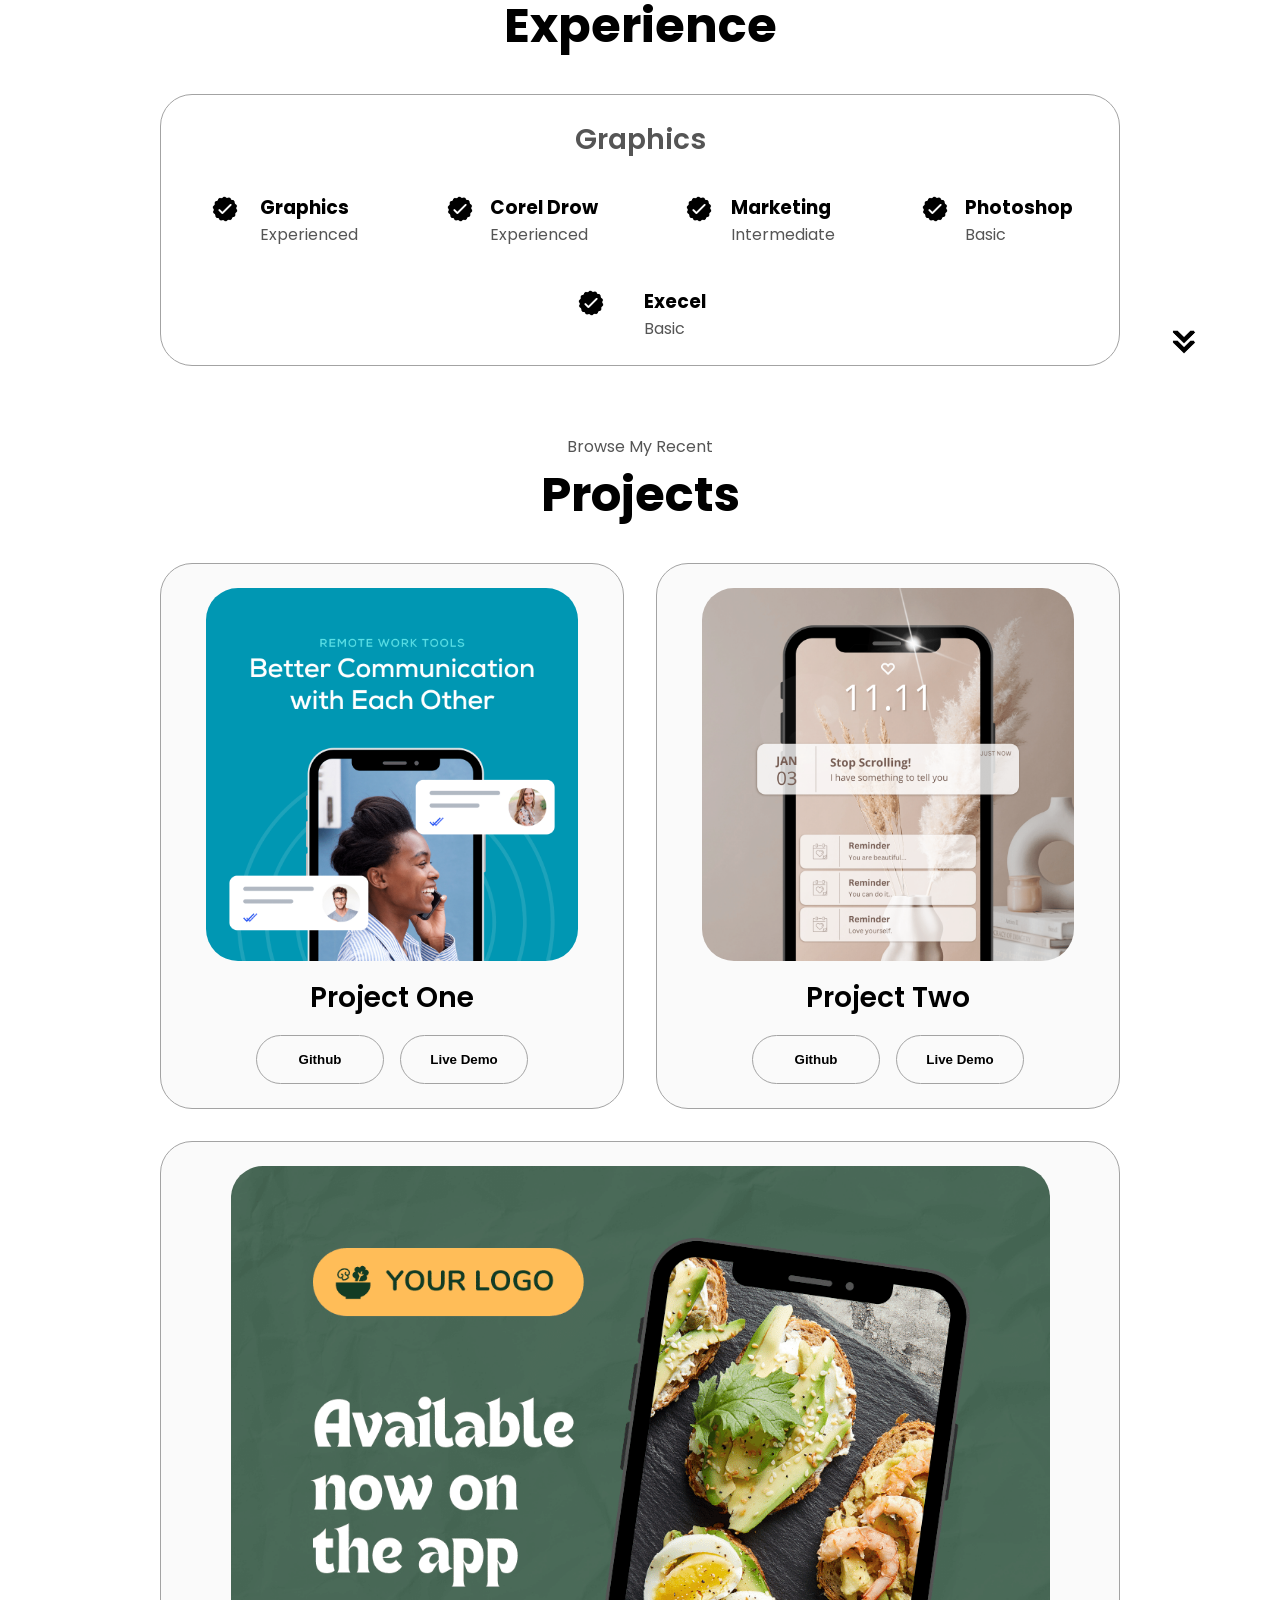
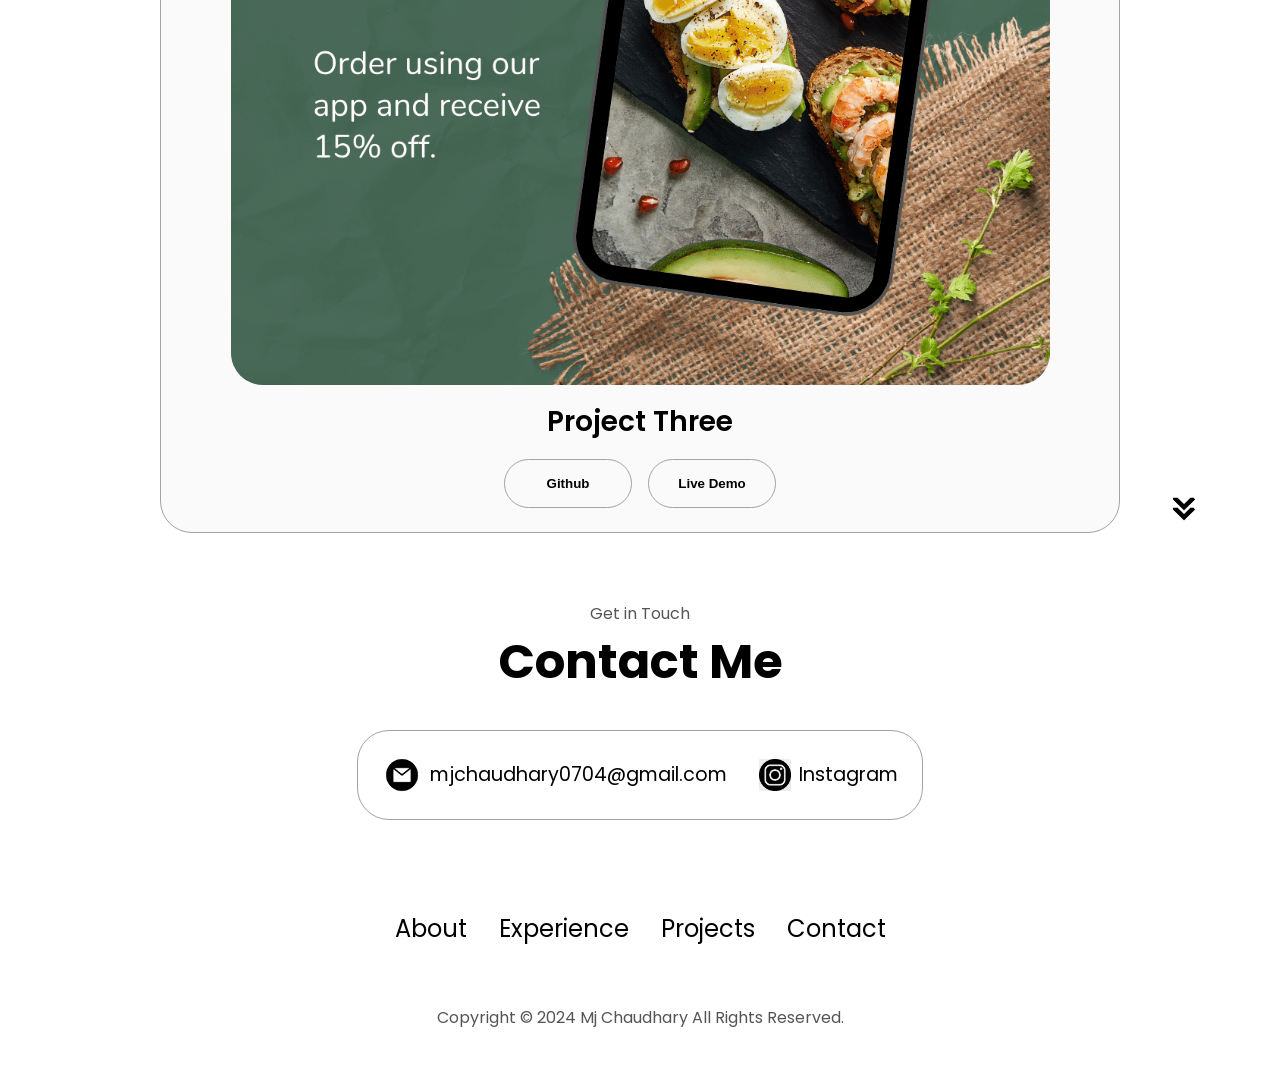
==== commit b1b16e0f: "Update index.html" ====
--- a/index.html
+++ b/index.html
@@ -353,11 +353,11 @@
         </div>
         <div class="contact-info-container">
           <img
-            src="  linkedin1.png"
+            src="  insta.png"
             alt="LinkedIn icon"
             class="icon contact-icon"
           />
-          <p><a href="https://www.linkedin.com">LinkedIn</a></p>
+          <p><a href="">Instagram</a></p>
         </div>
       </div>
     </section>
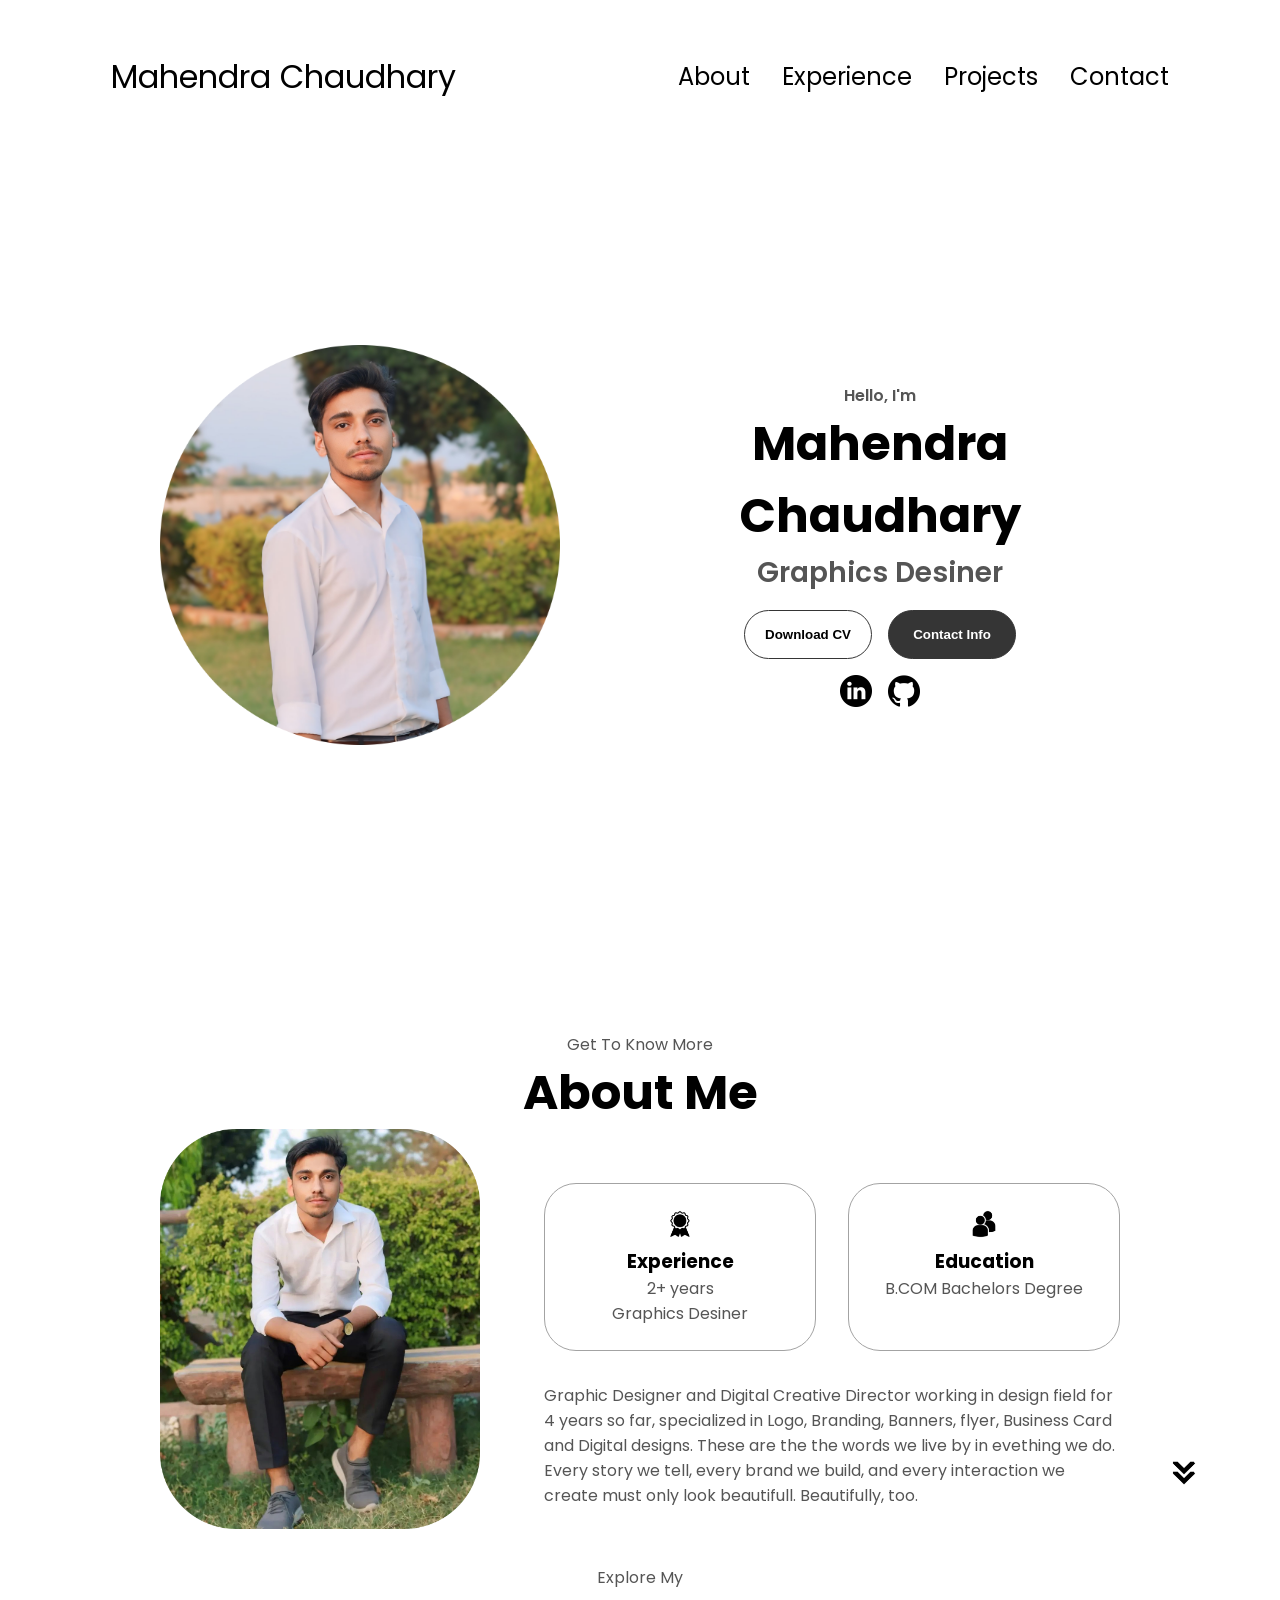
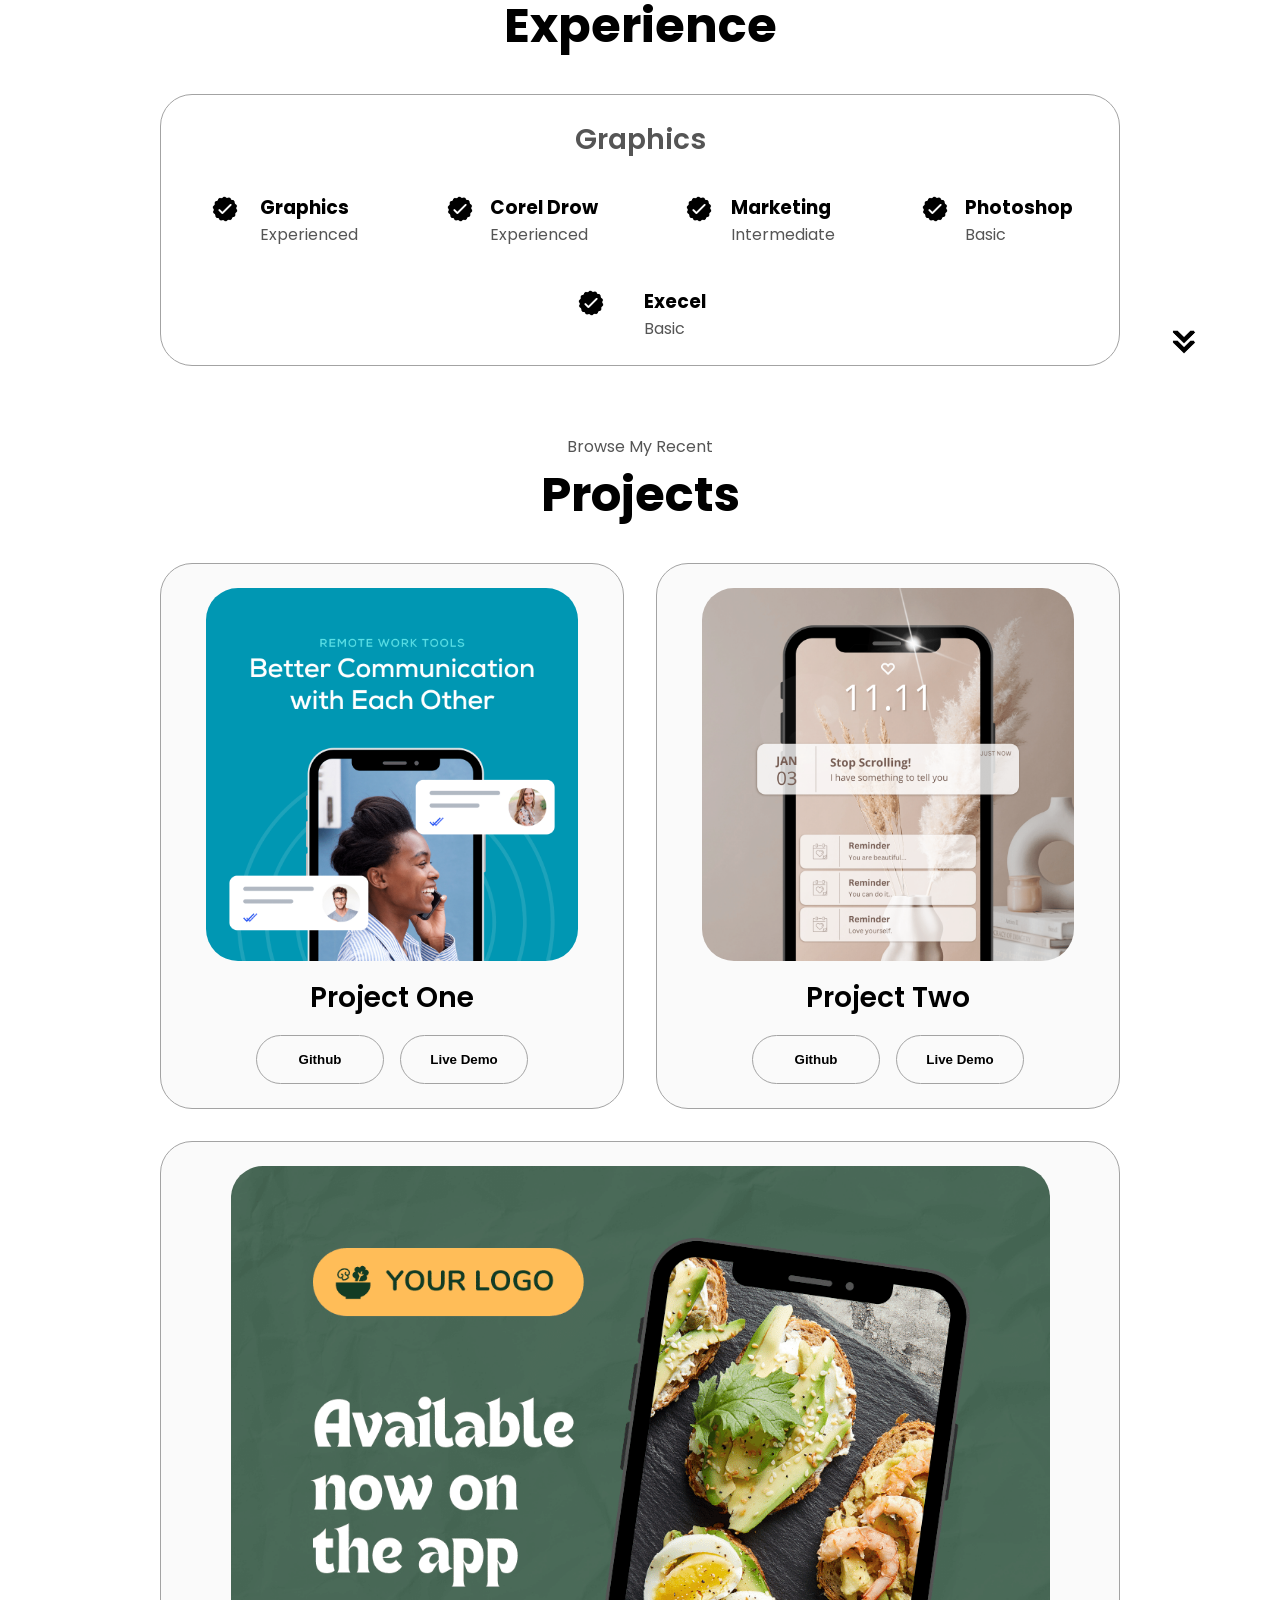
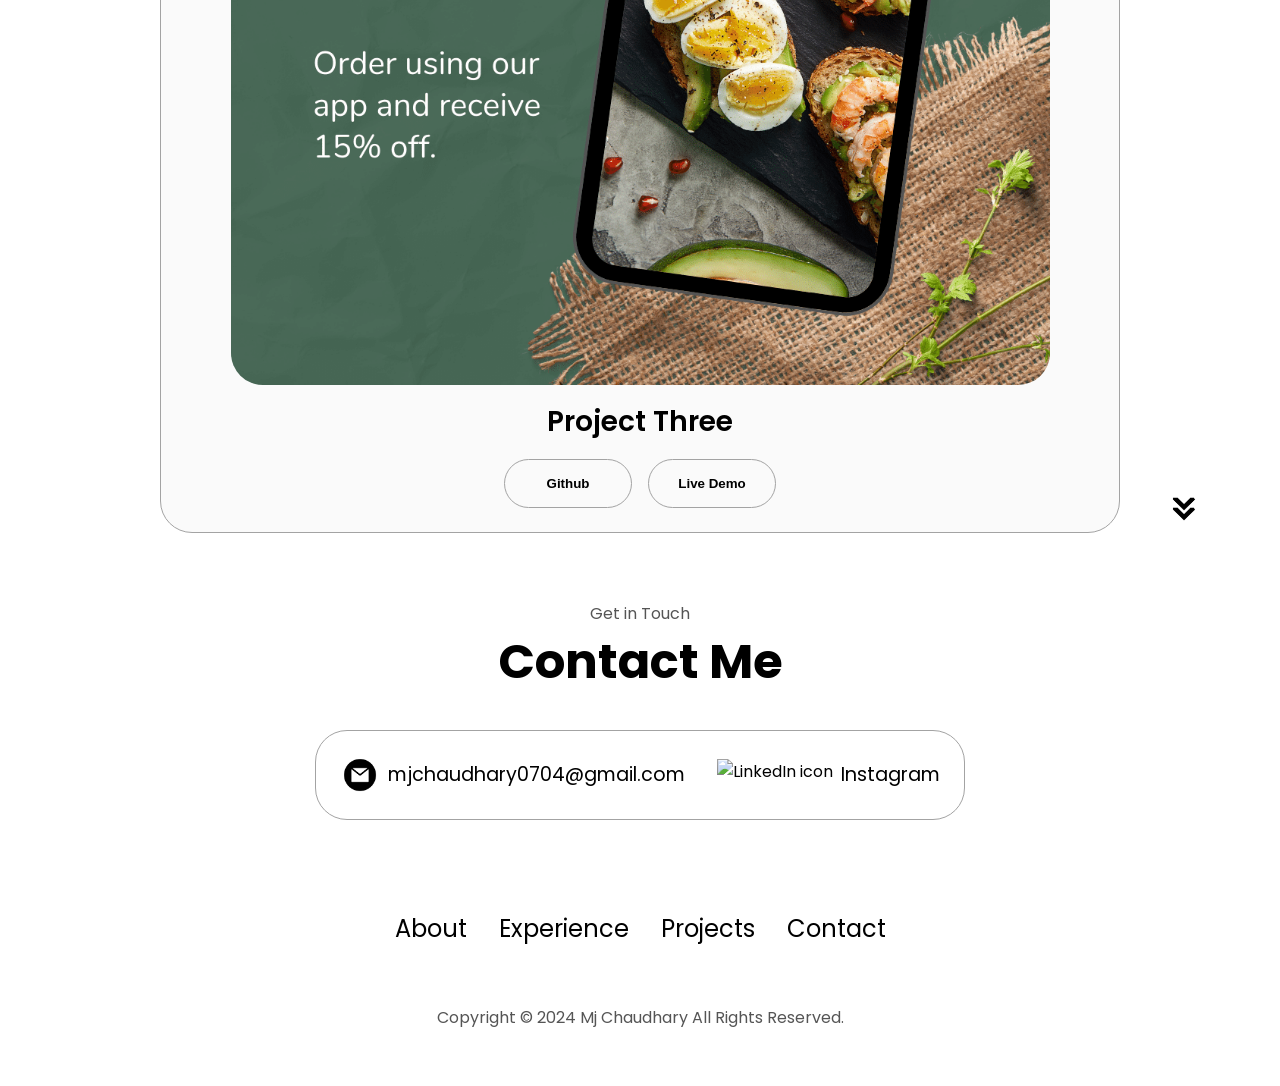
==== commit 67c60987: "Update index.html" ====
--- a/index.html
+++ b/index.html
@@ -353,7 +353,7 @@
         </div>
         <div class="contact-info-container">
           <img
-            src="  insta.png"
+            src="  https://www.google.com/url?sa=i&url=https%3A%2F%2Ffreelogopng.com%2Finstagram-logo-black-and-white-png&psig=AOvVaw3rSomcC-HdPGE73aTklXdS&ust=1723215104333000&source=images&cd=vfe&opi=89978449&ved=0CA8QjRxqFwoTCNik9tTS5YcDFQAAAAAdAAAAABAK"
             alt="LinkedIn icon"
             class="icon contact-icon"
           />
